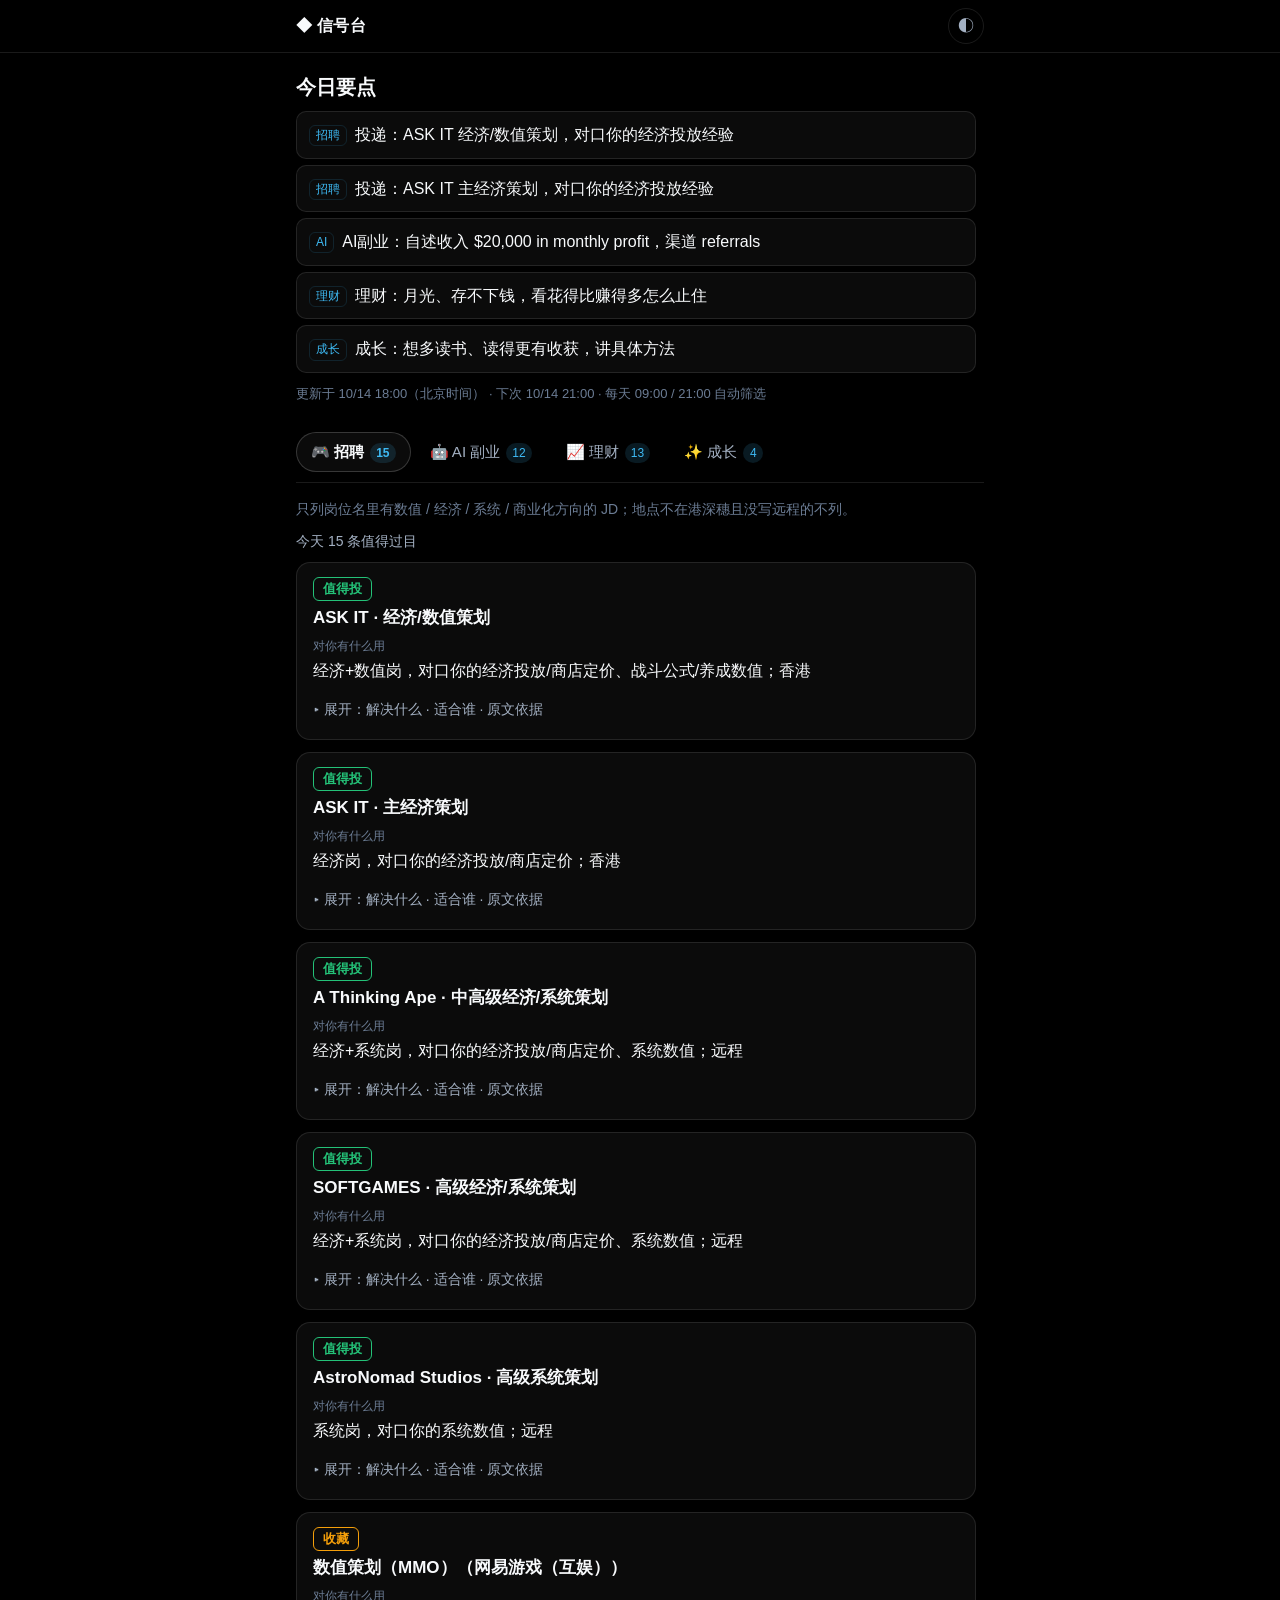
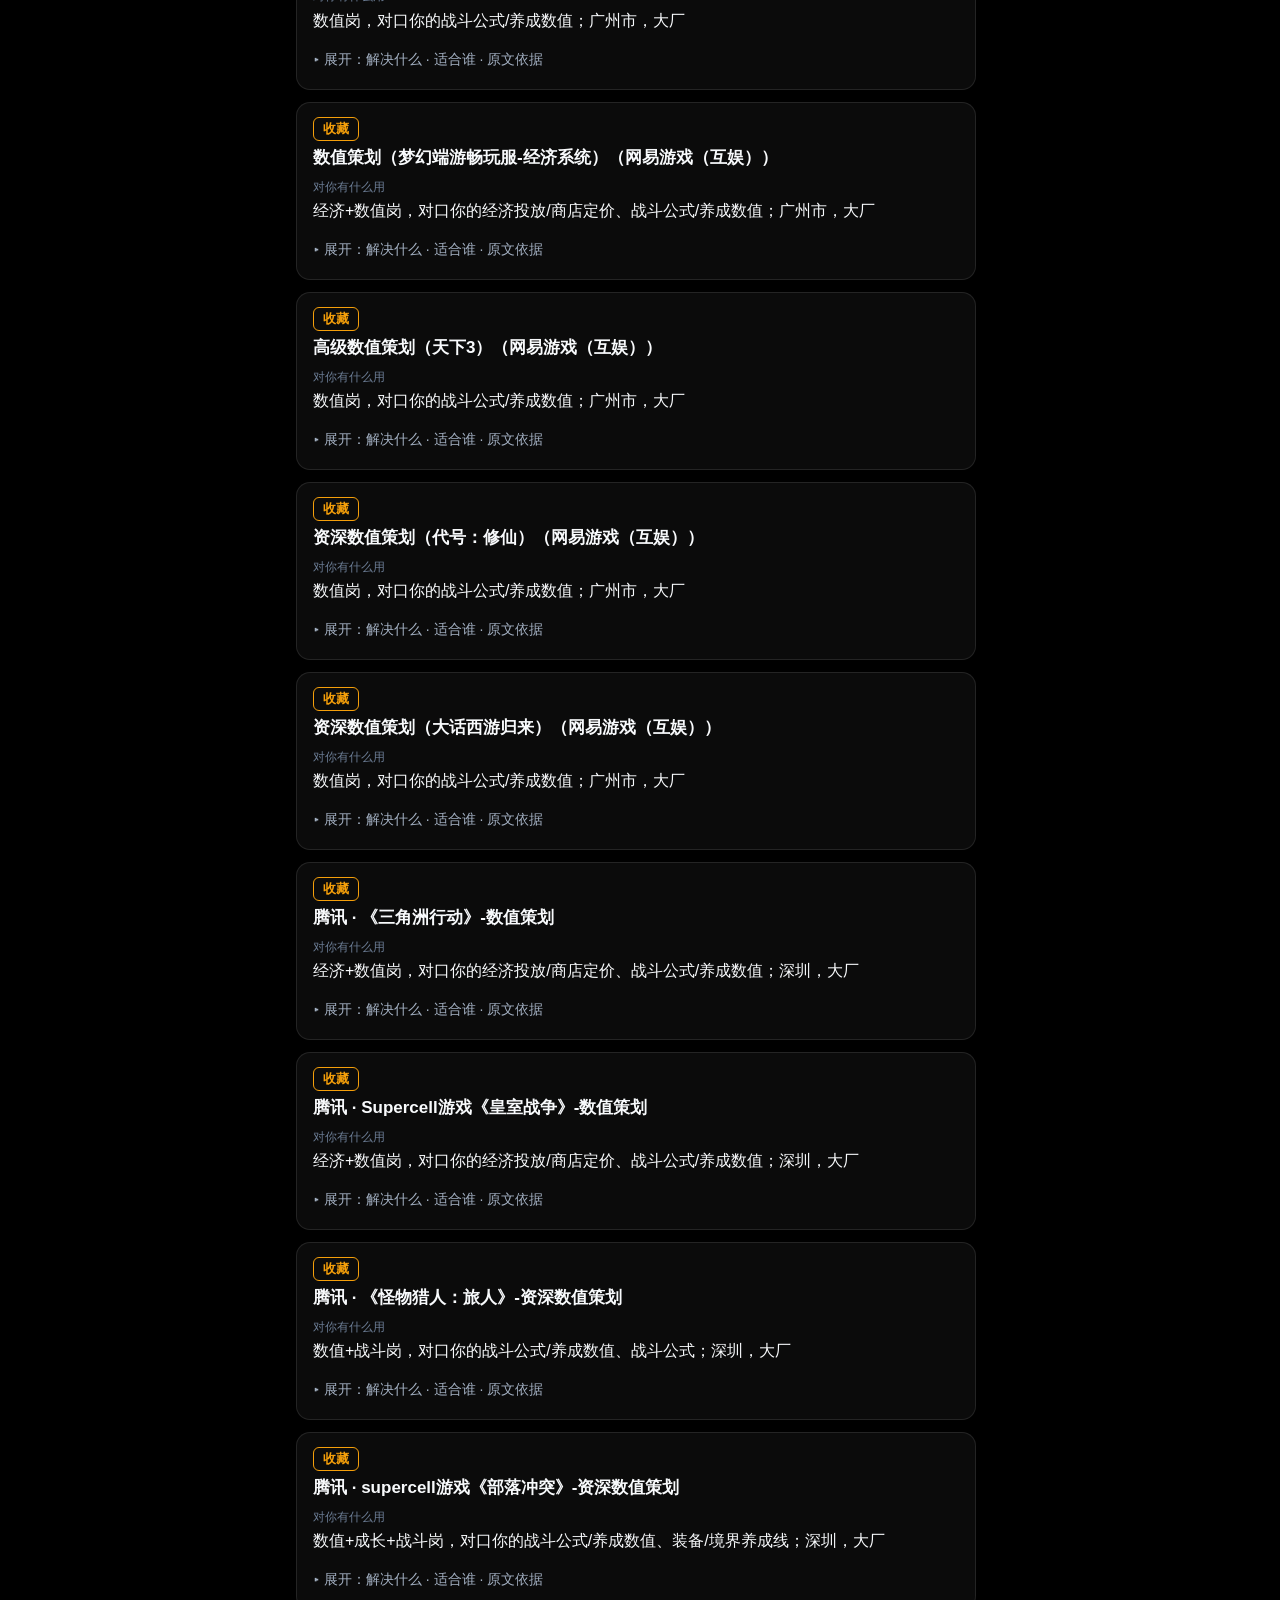
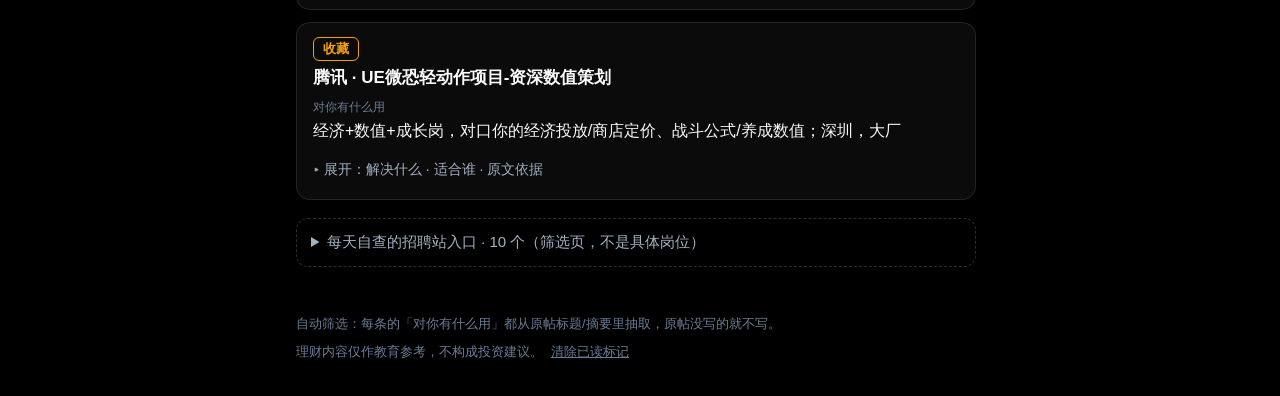
==== index.html @ b5c11f0f "Deploy signal board build" ====
<!DOCTYPE html>
<html lang="zh-CN" data-theme="oled">
  <head>
    <meta charset="UTF-8" />
    <meta name="viewport" content="width=device-width, initial-scale=1.0, viewport-fit=cover" />
    <title>信号台 · 今天什么对你有用</title>
    <meta name="description" content="给米饭的每日筛选：招聘、AI 副业、理财、成长——只留对你有用的，并写明有什么用" />
    <script type="module" crossorigin src="./assets/main-CfMaUklh.js"></script>
    <link rel="modulepreload" crossorigin href="./assets/style-ChhY3f4Z.js">
    <link rel="stylesheet" crossorigin href="./assets/style-6ZNl8xkO.css">
    <link rel="stylesheet" crossorigin href="./assets/main-DsJc2I1Q.css">
  </head>
  <body class="rb">
    <a class="skip-link" href="#panel">跳到内容</a>
    <header class="rb-top">
      <div class="rb-top-inner">
        <a class="rb-brand" href="./index.html">◆ 信号台</a>
        <button id="btn-theme" class="rb-icon-btn" type="button" title="切换深色/浅色" aria-label="切换主题">◐</button>
      </div>
    </header>

    <main class="rb-page">
      <section class="rb-today" aria-labelledby="today-h">
        <h1 id="today-h" class="rb-today-h">今日要点</h1>
        <ol id="today-list" class="rb-today-list"></ol>
        <p id="freshness" class="rb-fresh"></p>
      </section>

      <nav id="tabs" class="rb-tabs" role="tablist" aria-label="分区"></nav>

      <section id="panel" class="rb-panel" aria-live="polite"></section>
    </main>

    <footer class="rb-footer">
      <p>自动筛选：每条的「对你有什么用」都从原帖标题/摘要里抽取，原帖没写的就不写。</p>
      <p>理财内容仅作教育参考，不构成投资建议。<button id="btn-clear-read" type="button" class="rb-link-btn">清除已读标记</button></p>
    </footer>

  </body>
</html>
---- assets/style-6ZNl8xkO.css ----
*,*:before,*:after{box-sizing:border-box;margin:0;padding:0}:root,[data-theme=oled]{--bg-app: #000000;--bg-surface: hsla(0, 0%, 5%, .85);--bg-surface-hover: hsla(0, 0%, 10%, .95);--bg-elevated: hsla(0, 0%, 7%, .96);--bg-glass-nav: hsla(0, 0%, 0%, .9);--bg-surface-solid: #000000;--bg-chip: hsla(0, 0%, 100%, .08);--accent-primary: hsl(199, 89%, 60%);--accent-primary-hover: hsl(199, 89%, 50%);--accent-primary-subtle: hsla(199, 89%, 60%, .14);--accent-primary-glow: hsla(199, 89%, 60%, .35);--spotlight: hsla(199, 89%, 60%, .12);--accent-gold: hsl(38, 92%, 50%);--accent-gold-subtle: hsla(38, 92%, 50%, .16);--accent-spark: hsl(330, 81%, 60%);--accent-success: hsl(152, 69%, 45%);--accent-danger: hsl(350, 89%, 60%);--accent-emerald: hsl(152, 69%, 45%);--border-subtle: hsla(0, 0%, 100%, .1);--border-medium: hsla(0, 0%, 100%, .18);--border-focus: hsla(199, 89%, 60%, .55);--text-main: hsl(210, 40%, 98%);--text-secondary: hsl(215, 20%, 70%);--text-muted: hsl(215, 16%, 50%);--shadow-sm: 0 2px 8px -2px hsla(0, 0%, 0%, .7);--shadow-md: 0 12px 32px -8px hsla(0, 0%, 0%, .85);--shadow-glow: 0 0 25px -4px hsla(199, 89%, 60%, .3);--font-sans: "Plus Jakarta Sans", -apple-system, BlinkMacSystemFont, "Segoe UI", Roboto, sans-serif;--font-mono: "JetBrains Mono", monospace;--radius-sm: 8px;--radius-md: 14px;--radius-lg: 20px;--radius-full: 9999px}[data-theme=light]{--bg-app: #f5f7fb;--bg-surface: #ffffff;--bg-surface-hover: #f8fafc;--bg-elevated: #ffffff;--bg-glass-nav: rgba(245, 247, 251, .92);--bg-surface-solid: #f5f7fb;--bg-chip: rgba(3, 105, 161, .08);--accent-primary: #0369a1;--accent-primary-hover: #075985;--accent-primary-subtle: rgba(3, 105, 161, .1);--accent-primary-glow: rgba(3, 105, 161, .2);--spotlight: rgba(3, 105, 161, .08);--accent-gold: #b45309;--accent-gold-subtle: rgba(245, 158, 11, .12);--accent-success: #047857;--accent-emerald: #047857;--border-subtle: rgba(15, 23, 42, .08);--border-medium: rgba(15, 23, 42, .14);--border-focus: rgba(3, 105, 161, .45);--text-main: #0f172a;--text-secondary: #475569;--text-muted: #556274;--shadow-sm: 0 1px 3px rgba(15, 23, 42, .06);--shadow-md: 0 10px 28px -4px rgba(15, 23, 42, .1);--shadow-glow: 0 0 24px -4px rgba(3, 105, 161, .15)}body{background:var(--bg-app);color:var(--text-main);font-family:var(--font-sans);font-size:15px;line-height:1.55;min-height:100vh;overflow-x:hidden;-webkit-font-smoothing:antialiased;transition:background-color .25s ease,color .25s ease}#bg-particles{position:fixed;top:0;right:0;bottom:0;left:0;width:100%;height:100%;pointer-events:none;z-index:0;opacity:.55}[data-theme=light] #bg-particles{opacity:.2}a{color:inherit;text-decoration:none}button{font-family:inherit;cursor:pointer;border:none;background:none;color:inherit}input,textarea{font-family:inherit;color:inherit}code{font-family:var(--font-mono);font-size:.9em}.hidden{display:none!important}.muted{color:var(--text-muted)}.shiny-text{background:linear-gradient(120deg,var(--text-main) 0%,var(--text-main) 30%,var(--accent-primary) 50%,var(--text-main) 70%,var(--text-main) 100%);background-size:200% auto;color:transparent;-webkit-background-clip:text;background-clip:text;animation:shine 4.5s linear infinite;display:inline-block}@keyframes shine{0%{background-position:-200% 0}to{background-position:200% 0}}.topbar{position:sticky;top:0;z-index:100;background:var(--bg-app);border-bottom:1px solid var(--border-subtle)}.topbar-inner{max-width:1180px;margin:0 auto;padding:12px 20px;display:flex;align-items:center;gap:14px}.brand{display:flex;align-items:center;gap:8px;font-weight:700;font-size:1.1rem;flex-shrink:0}.brand-mark{color:var(--accent-primary)}.search-wrap{flex:1;position:relative;max-width:480px}.search-icon{position:absolute;left:12px;top:50%;transform:translateY(-50%);color:var(--text-muted);pointer-events:none}.search-wrap input{width:100%;padding:10px 14px 10px 36px;border-radius:var(--radius-full);border:1px solid var(--border-subtle);background:var(--bg-surface);outline:none;transition:border-color .2s,box-shadow .2s}.search-wrap input:focus{border-color:var(--border-focus)}.search-wrap input:focus-visible{border-color:var(--border-focus);outline:2px solid var(--accent-primary);outline-offset:2px;box-shadow:0 0 0 3px var(--accent-primary-subtle)}.search-status{margin:0 0 10px;padding:8px 12px;border-radius:var(--radius-md);background:var(--accent-primary-subtle);border:1px solid var(--border-subtle);color:var(--text-secondary);font-size:.86rem;font-weight:500}.search-status.hidden{display:none}.search-status strong{color:var(--accent-primary);font-weight:700}body.is-searching .search-status{position:sticky;top:56px;z-index:35;backdrop-filter:blur(10px);-webkit-backdrop-filter:blur(10px)}mark.search-hit{background:#25aff447;color:inherit;border-radius:3px;padding:0 2px;font-weight:650}[data-theme=light] mark.search-hit{background:#1193d438}body.is-searching .guide-card{opacity:.55}body.is-searching .guide-card.active{opacity:.7;box-shadow:none;border-color:var(--border-subtle)}body.is-searching #today-signals:not(.hidden){opacity:.35;pointer-events:none;filter:grayscale(.15)}body.is-searching .guides-howto,body.is-searching .standards-wrap{display:none}.topbar-actions{display:flex;gap:6px;align-items:center;flex-shrink:0}.btn{display:inline-flex;align-items:center;gap:6px;padding:8px 14px;border-radius:var(--radius-full);font-size:.875rem;font-weight:500;transition:background .15s,border-color .15s,transform .1s}.btn:active{transform:scale(.97)}.btn-ghost{border:1px solid var(--border-subtle);background:transparent}.btn-ghost:hover{background:var(--bg-chip);border-color:var(--border-medium)}.btn-primary{background:var(--accent-primary);color:#000;border:1px solid transparent;font-weight:600}[data-theme=light] .btn-primary{color:#fff}.btn-primary:hover{background:var(--accent-primary-hover)}.page{position:relative;z-index:1;max-width:1180px;margin:0 auto;padding:16px 20px 80px}.hero{margin-bottom:8px}.hero-title{font-size:clamp(1.2rem,2.8vw,1.65rem);font-weight:700;letter-spacing:-.02em;display:flex;flex-wrap:wrap;align-items:baseline;gap:8px}.hero-sub{font-size:.82rem;font-weight:500;color:var(--text-secondary)}.hero-desc{margin-top:4px;color:var(--text-secondary);max-width:640px;font-size:.84rem;line-height:1.4;display:-webkit-box;-webkit-line-clamp:2;-webkit-box-orient:vertical;overflow:hidden}.stats-row{display:flex;flex-wrap:wrap;gap:6px;margin-top:8px}.stat-capsule{display:flex;flex-direction:column;gap:0;padding:5px 10px;border-radius:var(--radius-md);background:var(--bg-surface);border:1px solid var(--border-subtle);-webkit-backdrop-filter:blur(8px);backdrop-filter:blur(8px);min-width:72px;box-shadow:var(--shadow-sm)}.stat-capsule .label{font-size:.72rem;color:var(--text-muted);text-transform:uppercase;letter-spacing:.04em}.stat-capsule .value{font-size:1.15rem;font-weight:700;font-variant-numeric:tabular-nums;color:var(--accent-primary)}.pills{display:flex;flex-wrap:wrap;gap:8px;margin:20px 0 16px;padding:8px 0}.pill{padding:8px 16px;border-radius:var(--radius-full);border:1px solid var(--border-subtle);background:var(--bg-surface);font-size:.875rem;font-weight:500;color:var(--text-secondary);transition:all .15s}.pill:hover{border-color:var(--border-medium);color:var(--text-main)}.pill.active{background:var(--accent-primary-subtle);border-color:var(--accent-primary);color:var(--accent-primary);box-shadow:var(--shadow-glow)}.disclaimer{margin:0 0 16px;padding:12px 16px;border-radius:var(--radius-md);background:var(--accent-gold-subtle);border:1px solid hsla(38,92%,50%,.35);color:var(--text-secondary);font-size:.875rem}.invest-honesty-banner{position:sticky;top:56px;z-index:40;display:flex;flex-wrap:wrap;align-items:baseline;gap:6px 10px;margin:0 0 12px;padding:8px 12px;border-radius:var(--radius-md);background:var(--accent-gold-subtle);border:1px solid hsla(38,92%,50%,.4);color:var(--text-secondary);font-size:.78rem;line-height:1.35;backdrop-filter:blur(10px);-webkit-backdrop-filter:blur(10px)}.invest-honesty-banner strong{color:var(--accent-gold);font-weight:650;letter-spacing:.01em}.invest-honesty-sub{color:var(--text-muted);font-size:.72rem}[data-theme=light] .invest-honesty-banner{background:#f59e0b24;border-color:#b4530961;color:#556274}[data-theme=light] .invest-honesty-banner strong{color:#92400e}[data-theme=light] .invest-honesty-sub{color:#556274}.gallery{display:grid;grid-template-columns:repeat(auto-fill,minmax(280px,1fr));gap:16px}.card{position:relative;display:flex;flex-direction:column;gap:12px;padding:16px;border-radius:var(--radius-lg);background:var(--bg-surface);border:1px solid var(--border-subtle);box-shadow:var(--shadow-sm);overflow:hidden;transition:transform .2s,border-color .2s,box-shadow .2s,background .2s;cursor:pointer}.card:before{content:"";position:absolute;top:0;right:0;bottom:0;left:0;border-radius:inherit;background:radial-gradient(380px circle at var(--mx, 50%) var(--my, 50%),var(--spotlight),transparent 70%);opacity:0;transition:opacity .3s;pointer-events:none}.card:hover{transform:translateY(-3px);border-color:var(--border-medium);box-shadow:var(--shadow-md);background:var(--bg-surface-hover)}.card:hover:before{opacity:1}.card.highlight{outline:2px solid var(--accent-primary);box-shadow:var(--shadow-glow)}.card-top{display:flex;align-items:center;gap:10px;position:relative;z-index:1}.avatar{width:42px;height:42px;border-radius:50%;display:grid;place-items:center;font-weight:700;font-size:.95rem;background:var(--accent-primary-subtle);color:var(--accent-primary);border:1px solid var(--border-subtle);flex-shrink:0}.avatar.job{background:#24c27826;color:var(--accent-success)}.avatar.source{background:var(--accent-gold-subtle);color:var(--accent-gold)}.card-meta{min-width:0;flex:1}.card-title{font-weight:600;font-size:.98rem;display:-webkit-box;-webkit-line-clamp:2;-webkit-box-orient:vertical;overflow:hidden;overflow-wrap:anywhere;word-break:break-word;line-height:1.35}.card-sub{font-size:.74rem;font-weight:500;color:var(--text-muted);opacity:.88;display:-webkit-box;-webkit-line-clamp:2;-webkit-box-orient:vertical;overflow:hidden;overflow-wrap:anywhere;word-break:break-word;line-height:1.35}.type-badge{font-size:.68rem;padding:3px 8px;border-radius:var(--radius-full);background:var(--bg-chip);color:var(--text-muted);text-transform:uppercase;letter-spacing:.03em;flex-shrink:0}.card-blurb{position:relative;z-index:1;margin:0;font-size:.9rem;font-weight:500;color:var(--text-main);opacity:.92;display:-webkit-box;-webkit-line-clamp:2;-webkit-box-orient:vertical;overflow:hidden;overflow-wrap:anywhere;word-break:break-word;line-height:1.5}.card-blurb:empty{display:none}.card-tags{display:flex;flex-wrap:wrap;gap:6px;position:relative;z-index:1}.tag{display:inline-flex;align-items:center;font-size:.68rem;line-height:1.2;padding:2px 8px;border-radius:var(--radius-full);background:var(--bg-chip);color:var(--text-muted);border:1px solid var(--border-subtle);font-weight:500;opacity:.9}.tag.risk-stable{color:var(--accent-success);border-color:#24c27859}.tag.risk-upside{color:var(--accent-gold);border-color:#f59f0a59}.tag.risk-short-ta{color:var(--accent-primary);border-color:#25aff466}.tag.risk-cn-strict{color:var(--accent-danger);border-color:#f43e5c59}.card-cn-note{margin:0 0 8px;font-size:12px;line-height:1.4;color:var(--accent-danger);opacity:.9}.tag.login{color:var(--accent-danger)}.tag.muted,.tag.score{opacity:.75;font-weight:500;border-style:dashed}.card-footer{display:flex;justify-content:space-between;align-items:center;margin-top:auto;padding-top:8px;border-top:1px solid var(--border-subtle);position:relative;z-index:1;font-size:.78rem;color:var(--text-muted)}.card-link{color:var(--accent-primary);font-weight:500}.card-link:hover{text-decoration:underline}.empty{text-align:center;padding:48px 20px;color:var(--text-muted)}.footer{position:relative;z-index:1;text-align:center;padding:24px 16px 40px;color:var(--text-muted);font-size:.8rem;border-top:1px solid var(--border-subtle)}.footer a{color:var(--accent-primary)}.footer-disclaimer{margin-top:6px;color:var(--accent-gold)}.modal{position:fixed;top:0;right:0;bottom:0;left:0;z-index:100;display:grid;place-items:center;padding:20px}.modal-backdrop{position:absolute;top:0;right:0;bottom:0;left:0;background:#000000a6;-webkit-backdrop-filter:blur(4px);backdrop-filter:blur(4px)}.modal-card{position:relative;z-index:1;width:min(480px,100%);max-height:85vh;overflow:auto;padding:24px;border-radius:var(--radius-lg);background:var(--bg-elevated);border:1px solid var(--border-medium);box-shadow:var(--shadow-md)}.modal-card h3{margin-bottom:8px;font-size:1.15rem}.modal-card p{color:var(--text-secondary);margin-bottom:10px;font-size:.9rem}.modal-actions{display:flex;gap:8px;margin-top:16px;flex-wrap:wrap}.admin-page{max-width:800px}.admin-panel{margin-top:24px;padding:20px;border-radius:var(--radius-lg);background:var(--bg-surface);border:1px solid var(--border-subtle)}.admin-panel h2{font-size:1.05rem;margin-bottom:12px}.admin-list{padding-left:1.2em;color:var(--text-secondary);font-size:.9rem}.admin-list li{margin-bottom:6px}.deeplink-box{margin-top:12px;padding:12px;border-radius:var(--radius-md);background:var(--accent-primary-subtle);border:1px solid var(--border-subtle);font-size:.875rem}.deeplink-box a{color:var(--accent-primary);font-weight:600}#job-json{width:100%;margin-top:10px;padding:12px;border-radius:var(--radius-md);border:1px solid var(--border-subtle);background:var(--bg-app);font-family:var(--font-mono);font-size:.8rem;resize:vertical;outline:none}#job-json:focus{border-color:var(--border-focus)}.admin-actions{display:flex;flex-wrap:wrap;gap:8px;margin-top:12px}.admin-msg{margin-top:10px;font-size:.875rem;min-height:1.2em}.admin-msg.ok{color:var(--accent-success)}.admin-msg.err{color:var(--accent-danger)}.code-block{margin-top:10px;padding:12px;border-radius:var(--radius-md);background:var(--bg-app);border:1px solid var(--border-subtle);font-family:var(--font-mono);font-size:.75rem;overflow:auto;max-height:280px;white-space:pre-wrap;word-break:break-all;color:var(--text-secondary)}@media(max-width:720px){.topbar-inner{flex-wrap:wrap;gap:10px;padding:10px 14px}.search-wrap{order:3;max-width:none;width:100%}.topbar-actions .btn{padding:7px 10px}.page{padding:12px 14px 64px}.hero{margin-bottom:8px}.hero-title{flex-direction:column;gap:2px}.hero-desc{font-size:.8rem;-webkit-line-clamp:2}.stat-capsule{min-width:68px;padding:5px 8px}.stats-row{gap:5px;margin-top:6px}.pills{margin:12px 0}.gallery{grid-template-columns:1fr;gap:12px}.card{padding:14px;gap:10px}}.freshness{margin-top:6px;padding:5px 10px;border-radius:10px;background:color-mix(in srgb,var(--bg-surface) 88%,transparent);border:1px solid var(--border-subtle);font-size:.78rem;line-height:1.35;color:var(--text-muted);max-width:100%}.freshness-stale{color:#fbbf24;font-weight:600}.freshness.hidden{display:none}.freshness-main{display:flex;flex-wrap:wrap;align-items:center;gap:6px 8px;color:var(--text-secondary);font-weight:500}.freshness-sub{margin-top:4px;display:flex;flex-wrap:wrap;align-items:center;gap:6px 8px;font-size:.78rem;color:var(--text-muted)}.freshness-sub[hidden]{display:none!important}.freshness-unit{display:inline-flex;align-items:baseline;flex-wrap:nowrap;gap:.2em;min-width:0;max-width:100%}.freshness-sep{opacity:.45;-webkit-user-select:none;user-select:none}.freshness time{color:var(--accent-primary);font-variant-numeric:tabular-nums;font-family:JetBrains Mono,ui-monospace,monospace;font-size:.9em;font-weight:500;white-space:nowrap}@media(max-width:640px){.freshness{margin-top:6px;padding:5px 8px;font-size:.74rem;line-height:1.3}.freshness-main,.freshness-sub{flex-direction:column;align-items:flex-start;flex-wrap:nowrap;gap:2px}.freshness-sub{margin-top:3px;padding-top:3px;border-top:1px solid color-mix(in srgb,var(--border-subtle) 80%,transparent);font-size:.7rem}.freshness-main>.freshness-sep,.freshness-sub>.freshness-sep{display:none}.freshness-unit{gap:.15em}}@media(max-width:390px){.freshness{padding:4px 7px;font-size:.72rem}.freshness-main,.freshness-sub{gap:1px}}.guides{margin:0 0 8px}.guides-compact .guides-strip{display:grid;grid-template-columns:repeat(4,minmax(0,1fr));gap:6px}.guide-card{display:inline-flex;flex-direction:row;align-items:center;justify-content:center;gap:6px;text-align:center;padding:6px 8px;min-height:36px;border-radius:var(--radius-md);border:1px solid var(--border-subtle);background:var(--bg-surface);box-shadow:none;transition:border-color .15s,background .15s,color .15s;cursor:pointer;color:inherit;font:inherit}.guide-card:hover{transform:none;border-color:var(--border-medium);box-shadow:none;background:var(--bg-surface-hover)}.guide-card.active{border-color:var(--accent-primary);background:var(--accent-primary-subtle);box-shadow:none}.guide-emoji{font-size:1rem;line-height:1}.guide-title{font-weight:650;font-size:.82rem;line-height:1.2;white-space:nowrap}.guide-desc{display:none}.guides-howto{margin:4px 0 12px;border-radius:var(--radius-md);border:1px solid transparent;color:var(--text-muted);font-size:.78rem}.guides-howto>summary{cursor:pointer;list-style:none;padding:2px 4px;-webkit-user-select:none;user-select:none;color:var(--text-muted)}.guides-howto>summary::-webkit-details-marker{display:none}.guides-howto>summary:before{content:"▸ ";opacity:.7}.guides-howto[open]>summary:before{content:"▾ "}.guides-howto[open]{border-color:var(--border-subtle);background:var(--bg-surface);padding:2px 6px 6px}.guides-howto .how-to-use{margin:4px 0 0;max-width:none}.keyword-chips{display:flex;flex-wrap:wrap;align-items:center;gap:8px;margin:0 0 16px;padding:10px 12px;border-radius:var(--radius-md);background:var(--bg-surface);border:1px solid var(--border-subtle)}.chips-label{font-size:.75rem;color:var(--text-muted);font-weight:600;margin-right:4px}.chip{padding:5px 12px;border-radius:var(--radius-full);border:1px solid var(--border-subtle);background:var(--bg-chip);font-size:.78rem;font-weight:500;color:var(--text-secondary);transition:all .15s;cursor:pointer}.chip:hover{border-color:var(--border-medium);color:var(--text-main)}.chip.active{background:var(--accent-primary-subtle);border-color:var(--accent-primary);color:var(--accent-primary)}.chip-x.active{background:#23a5f629;border-color:#23a5f68c;color:#4db5ff;font-weight:650}[data-theme=light] .chip-x.active{color:#0369a1;background:#0ea5e91f;border-color:#0284c766}.x-filter-chips{margin-top:-8px}.chip-clear{color:var(--accent-danger);border-style:dashed}.card-badges{display:none!important}.badge{display:none}.card-title-row{display:flex;align-items:center;gap:8px;min-width:0}.card-title-row .card-title{flex:1;min-width:0;-webkit-line-clamp:2}.card-title-row .status-chip{flex-shrink:0;align-self:flex-start;margin-top:2px}.card-sub-row{display:flex;align-items:center;flex-wrap:wrap;gap:6px 8px;margin-top:2px}.card-sub-row .card-sub{-webkit-line-clamp:1;margin:0}.rank-badge,.tier-badge{flex-shrink:0;display:inline-flex;align-items:baseline;justify-content:center;gap:3px;min-width:44px;height:24px;padding:0 8px;border-radius:var(--radius-full);font-variant-numeric:tabular-nums;line-height:1;border:1px solid transparent;white-space:nowrap;vertical-align:middle}.rank-badge .rank-letter,.tier-badge .rank-letter{font-size:.88rem;font-weight:800;letter-spacing:.02em}.rank-badge .rank-sep{font-size:.62rem;font-weight:600;opacity:.75}.rank-badge .rank-score{font-size:.68rem;font-weight:700;opacity:.92}.rank-badge-sm,.tier-badge-sm{min-width:38px;height:20px;padding:0 6px;gap:2px}.rank-badge-sm .rank-letter{font-size:.75rem}.rank-badge-sm .rank-sep{font-size:.55rem}.rank-badge-sm .rank-score{font-size:.6rem}.tier-S,.rank-badge.tier-S{background:#fbbd2329;color:#fbbf24;border-color:#fbbd2366}.tier-A,.rank-badge.tier-A{background:#3ebaf424;color:var(--accent-primary);border-color:#3ebaf459}.tier-B,.rank-badge.tier-B{background:#29a36a1f;color:var(--accent-success, #34d399);border-color:#29a36a4d}.tier-dot,.rank-badge.tier-dot{background:#737b8c1f;color:var(--text-muted);border-color:#737b8c47}.tier-missing-evidence{opacity:.55;filter:grayscale(.35)}.tier-note-inline{margin-left:6px;font-size:.75rem;color:var(--text-muted);font-weight:500}.tier-badge .tier-note,.rank-badge .tier-note{display:none!important}[data-theme=light] .tier-S,[data-theme=light] .rank-badge.tier-S{color:#92400e;background:#92400e1a;border-color:#92400e52}[data-theme=light] .tier-A,[data-theme=light] .rank-badge.tier-A{color:#0369a1;background:#0369a11a;border-color:#0369a14d}[data-theme=light] .tier-B,[data-theme=light] .rank-badge.tier-B{color:#047857;background:#0478571a;border-color:#0478574d}[data-theme=light] .tier-dot,[data-theme=light] .rank-badge.tier-dot{color:var(--text-muted);background:#0f172a0f;border-color:#0f172a24}[data-theme=light] .rank-badge .rank-sep{opacity:.9}.evidence-row{position:relative;z-index:1;display:flex;flex-wrap:wrap;align-items:center;gap:6px;margin:2px 0 0}.evidence-label{font-size:.68rem;font-weight:700;color:var(--text-muted);letter-spacing:.02em}.evidence-chip{display:inline-flex;align-items:center;font-size:.7rem;font-weight:600;padding:2px 8px;border-radius:var(--radius-full);background:var(--bg-chip);border:1px solid var(--border-subtle);color:var(--accent-primary);text-decoration:none;line-height:1.35;max-width:100%}.evidence-chip:hover{border-color:#3ebaf473;background:var(--accent-primary-subtle)}.evidence-chip.muted{color:var(--text-muted);font-weight:500;cursor:default}.evidence-missing .evidence-chip{border-style:dashed}.status-chip{flex-shrink:0;font-size:.62rem;font-weight:650;letter-spacing:.03em;padding:2px 7px;border-radius:var(--radius-full);line-height:1.3}.status-new{background:#24c27824;color:var(--accent-success);border:1px solid hsla(152,69%,45%,.32)}.status-hot{background:#c6538c1a;color:var(--text-muted);border:1px solid hsla(330,40%,50%,.22);font-weight:550}[data-theme=light] .status-hot{color:#9d174d;background:#ec489914;border-color:#ec489938}.status-deeplink{background:#3ebaf41f;color:var(--accent-primary);border:1px solid hsla(199,89%,60%,.32)}.status-profile-fb{opacity:1;background:#d3922224;color:#e8b84a;border:1px solid hsla(38,72%,48%,.4);font-weight:700;letter-spacing:.02em}[data-theme=light] .status-profile-fb{color:#a16207;background:#ca8a041a;border-color:#ca8a0459}.status-x-api{opacity:1;background:#23a5f633;color:#4db5ff;border:1px solid hsla(203,92%,55%,.5);font-weight:700;letter-spacing:.02em}[data-theme=light] .status-x-api{color:#0369a1;background:#0ea5e924;border-color:#0284c76b}.card-why{position:relative;z-index:1;margin:0;padding:9px 11px;border-radius:var(--radius-md);background:var(--accent-primary-subtle);border:1px solid hsla(199,89%,60%,.22);font-size:.9rem;font-weight:500;line-height:1.5;color:var(--text-main);display:-webkit-box;-webkit-line-clamp:3;-webkit-box-orient:vertical;overflow:hidden}.why-label{display:inline-block;margin-right:6px;font-size:.72rem;font-weight:700;letter-spacing:.02em;color:var(--accent-primary);vertical-align:baseline}.why-text{color:var(--text-main);opacity:.94;font-weight:500}.score-details{position:relative;z-index:1;font-size:.75rem;color:var(--text-muted)}.score-details summary{cursor:pointer;list-style:none;-webkit-user-select:none;user-select:none;opacity:.75}.score-details summary::-webkit-details-marker{display:none}.score-details summary:before{content:"▸ ";opacity:.6}.score-details[open] summary:before{content:"▾ "}.score-details-body{margin-top:4px;padding:6px 8px;border-radius:var(--radius-sm, 8px);background:var(--bg-chip);border:1px dashed var(--border-subtle)}.score-signals{line-height:1.4}.quality-banner{grid-column:1 / -1;margin:0 0 4px;padding:8px 12px;font-size:.82rem;color:var(--text-muted);background:transparent;border:none}.quality-banner a{color:var(--accent-primary);text-decoration:underline;text-underline-offset:2px}.quality-banner strong{color:var(--text-main)}.empty-quality{display:inline-block;margin-top:6px;color:var(--text-muted);font-size:.85rem}.standards-wrap{display:block;margin:18px 0 8px}.standards{margin:0;padding:0;border-radius:var(--radius-md);border:1px solid var(--border-subtle);background:var(--bg-surface);transition:border-color .35s ease,box-shadow .35s ease}.standards.standards-flash{border-color:var(--accent-primary);box-shadow:0 0 0 1px color-mix(in srgb,var(--accent-primary) 45%,transparent)}.standards summary{cursor:pointer;padding:12px 14px;font-weight:600;font-size:.9rem;color:var(--text-main);list-style:none;display:flex;align-items:center;gap:8px}.standards summary::-webkit-details-marker{display:none}.standards summary:before{content:"▸ ";color:var(--text-muted)}.standards[open] summary:before{content:"▾ "}.standards-summary-label{flex:1 1 auto}.standards-body{padding:0 14px 14px;font-size:.82rem;color:var(--text-secondary);line-height:1.55}.standards-lead{margin:0 0 8px}.standards-plain{margin:0;padding-left:1.15em}.standards-plain li{margin:5px 0}.standards-body code,.standards-audit-body code{font-size:.78em;padding:1px 5px;border-radius:4px;background:var(--bg-chip)}.standards-audit{margin:12px 0 0;padding:0;border-radius:var(--radius-sm, 8px);border:1px solid var(--border-subtle);background:color-mix(in srgb,var(--bg-chip) 55%,transparent)}.standards-audit summary{cursor:pointer;padding:8px 12px;font-weight:600;font-size:.8rem;color:var(--text-main);list-style:none}.standards-audit summary::-webkit-details-marker{display:none}.standards-audit summary:before{content:"▸ ";color:var(--text-muted)}.standards-audit[open] summary:before{content:"▾ "}.standards-audit-body{padding:0 12px 12px;font-size:.78rem;color:var(--text-secondary);line-height:1.5}.standards-audit-body ul{margin:6px 0 0;padding-left:1.2em}.standards-audit-body li{margin:3px 0}@media(prefers-reduced-motion:reduce){.standards{transition:none;transform:none}#bg-particles{display:none!important}.shiny-text{animation:none;background:none;color:var(--text-main);-webkit-background-clip:unset;background-clip:unset}body{transition:none}.card,.signal-card,.tap-card,.guide-card,.pill,.chip,.btn,.search-wrap input,.modal-card{transition:none!important;animation:none!important}.card:hover,.signal-card:hover,.tap-card:active,.signal-card.tap-card:active,.btn:active{transform:none}}.footer-cat{font-size:.7rem;font-weight:500;color:var(--text-muted);opacity:.85}@media(max-width:560px){.guides-compact .guides-strip{gap:4px}.guide-card{padding:6px 4px;min-height:40px;gap:4px}.guide-title{font-size:.78rem}}.today-signals{margin:2px 0 16px}.today-signals.hidden{display:none}.feed-fallback-note{margin:-6px 0 14px;padding:8px 12px;font-size:.82rem;line-height:1.45;color:var(--text-muted);background:#8f713d14;border:1px solid hsla(38,45%,45%,.22);border-radius:var(--radius-md)}.feed-fallback-note[hidden],.feed-fallback-note.hidden{display:none!important}.feed-fallback-note strong{color:#e8b84a;font-weight:700}[data-theme=light] .feed-fallback-note strong{color:#a16207}.feed-fallback-hint{opacity:.85;font-size:.78rem}.today-head{display:flex;flex-wrap:wrap;align-items:baseline;gap:6px 12px;margin-bottom:10px}.today-title{font-size:1.15rem;font-weight:700}.today-sub{color:var(--text-muted);font-size:.88rem}.today-grid{display:grid;grid-template-columns:repeat(4,minmax(0,1fr));gap:14px;align-items:start}@media(max-width:960px){.today-grid{grid-template-columns:repeat(2,minmax(0,1fr))}}@media(max-width:560px){.today-grid{grid-template-columns:1fr;gap:10px}.today-col{padding:8px;min-height:0}.today-col-head{padding:2px 2px 8px;font-size:.95rem}.signal-card{padding:11px;gap:6px}.signal-title{font-size:.9rem}.signal-why{font-size:.86rem;line-height:1.48;-webkit-line-clamp:3}.signal-meta{font-size:.66rem}.signal-card .card-cta{font-size:.88rem;min-height:32px}.today-sub{font-size:.8rem}}.today-col{background:var(--bg-surface);border:1px solid var(--border-subtle);border-radius:var(--radius-md);padding:10px;min-height:120px}.today-col-head{width:100%;display:flex;justify-content:space-between;align-items:center;background:transparent;border:none;color:var(--text-main);font:inherit;font-weight:600;cursor:pointer;padding:4px 2px 10px}.today-col-head:hover{color:var(--accent-primary)}.today-col-more{font-size:.78rem;color:var(--text-muted);font-weight:500}.today-col-cards{display:flex;flex-direction:column;gap:8px}.today-empty{color:var(--text-muted);font-size:.85rem;padding:8px 2px}.signal-card{display:flex;flex-direction:column;gap:6px;text-decoration:none;color:inherit;background:var(--bg-elevated);border:1px solid var(--border-subtle);border-radius:var(--radius-md);padding:12px;transition:border-color .15s ease,background .15s ease,transform .12s,opacity .12s;-webkit-tap-highlight-color:transparent}.signal-card:hover{border-color:var(--border-focus);background:var(--bg-surface-hover)}.signal-title{font-size:.92rem;font-weight:600;line-height:1.35;margin-bottom:4px}.signal-why{font-size:.88rem;font-weight:500;color:var(--text-main);opacity:.94;line-height:1.5;display:-webkit-box;-webkit-line-clamp:3;-webkit-box-orient:vertical;overflow:hidden;overflow-wrap:anywhere;word-break:break-word}.signal-meta{margin-top:4px;display:flex;flex-wrap:wrap;gap:5px 8px;align-items:center;font-size:.68rem;font-weight:500;color:var(--text-muted);opacity:.88}.signal-meta .tag{font-size:.64rem;padding:1px 6px;opacity:.9}.signal-time{font-weight:650;letter-spacing:.01em;color:var(--text-secondary);opacity:1}.signal-time-stale{color:#e0b34a;font-weight:700;background:#c3932224;border:1px solid hsla(42,65%,45%,.35);border-radius:999px;padding:1px 7px}[data-theme=light] .signal-time-stale{color:#92400e;background:#cf97171f;border-color:#a37e2959}.tag.risk-hot{background:#f43e5c2e;color:var(--accent-danger)}.invest-bucket{grid-column:1 / -1;margin:8px 0 4px;font-size:.95rem;font-weight:650;color:var(--text-secondary)}.card-highlights,.signal-card .card-highlights{list-style:none;margin:6px 0 0;padding:0;display:flex;flex-direction:column;gap:4px}.card-highlights.chip-bullets li{font-size:.78rem;line-height:1.4;color:var(--text-muted);opacity:.9;background:transparent;border-left:none;padding:0 0 0 12px;border-radius:0;position:relative}.card-highlights.chip-bullets li:before{content:"";position:absolute;left:0;top:.55em;width:5px;height:5px;border-radius:50%;background:var(--accent-primary);opacity:.7}.card-blurb{font-size:.9rem;line-height:1.5;font-weight:500}.chip-row{display:flex;flex-wrap:wrap;gap:6px;margin-top:6px;position:relative;z-index:1}.info-chip{font-size:.68rem;font-weight:500;padding:3px 9px;min-height:26px;display:inline-flex;align-items:center;border-radius:var(--radius-full);background:var(--bg-chip);color:var(--text-muted);border:1px solid var(--border-subtle);opacity:.88}.tag.deeplink,.badge-deeplink{background:#3ebaf429;color:var(--accent-primary);border:1px solid hsla(199,89%,60%,.4)}.badge-deeplink{font-size:.62rem;font-weight:700;letter-spacing:.04em;padding:3px 7px;border-radius:var(--radius-full);text-transform:none}.cta-note{font-size:.68rem;color:var(--text-muted);opacity:.8;margin:2px 0 0;position:relative;z-index:1}.card-cta,.btn-cta,a.card-cta{display:inline-flex;align-items:center;justify-content:center;min-height:36px;padding:6px 4px;border-radius:0;background:transparent;color:var(--accent-primary)!important;font-weight:700;font-size:.9rem;letter-spacing:.01em;text-decoration:underline!important;text-underline-offset:3px;text-decoration-thickness:1.5px;border:none;box-shadow:none;transition:opacity .12s ease,color .15s;position:relative;z-index:2;white-space:nowrap}.card-cta-ghost,a.card-cta-ghost{background:transparent!important;color:var(--accent-primary)!important;box-shadow:none!important;min-height:34px;padding:4px 2px;font-weight:700}[data-theme=light] .card-cta,[data-theme=light] .btn-cta,[data-theme=light] a.card-cta{color:var(--accent-primary)!important}.card-cta:hover,.btn-cta:hover,.card-cta-ghost:hover{background:transparent;opacity:.85;text-decoration-thickness:2px}.modal-actions .btn-cta,.modal-actions a.btn-primary{min-height:44px;padding:10px 16px;border-radius:var(--radius-full);background:var(--accent-primary);color:#000!important;text-decoration:none!important;font-weight:650;box-shadow:var(--shadow-sm)}[data-theme=light] .modal-actions .btn-cta,[data-theme=light] .modal-actions a.btn-primary{color:#fff!important}.signal-card .card-cta{width:auto;margin-top:6px;justify-content:flex-start}.card-footer{gap:10px;align-items:center}.card-footer .card-cta{flex:0 0 auto;max-width:none;margin-left:auto}.tap-card{-webkit-tap-highlight-color:transparent;touch-action:manipulation;transition:transform .12s ease,opacity .12s ease,border-color .2s,box-shadow .2s,background .2s}.tap-card:active{transform:scale(.98);opacity:.88}.signal-card.tap-card:active{transform:scale(.985);opacity:.9}.card-profile-fallback,.signal-profile-fallback{border-style:dashed;border-color:#ac823961}.card-profile-fallback .card-why,.signal-profile-fallback .signal-why{background:#9974331a;border-color:#be8c3747}[data-theme=light] .card-profile-fallback .card-why,[data-theme=light] .signal-profile-fallback .signal-why{background:#ca8a0414;border-color:#ca8a0438}.card-deeplink{border-color:#3ebaf447}.signal-title-row{display:flex;align-items:flex-start;gap:8px;justify-content:space-between}.signal-title-row .signal-title{flex:1;min-width:0;-webkit-line-clamp:2;display:-webkit-box;-webkit-box-orient:vertical;overflow:hidden}.signal-title-row .status-chip{flex-shrink:0}.how-to-use{margin:0;padding:4px 8px 4px 22px;border-radius:var(--radius-md);background:transparent;border:none;color:var(--text-secondary);font-size:.78rem;line-height:1.4;max-width:640px}.how-to-use li{margin:2px 0}.how-to-use strong{color:var(--text-main);font-weight:650}@media(min-width:961px){.guides{margin-top:0}.guide-card{padding:5px 10px;min-height:34px}}.page{padding-bottom:calc(80px + env(safe-area-inset-bottom,0px))}.topbar-inner{padding-top:calc(12px + env(safe-area-inset-top,0px))}.footer{padding-bottom:calc(40px + env(safe-area-inset-bottom,0px))}.pill,.chip,.btn{min-height:44px}.guide-card{min-height:36px}@media(max-width:720px){.guide-card{min-height:40px}}.chip{min-height:36px}.modal{align-items:end;place-items:end center;padding:0}.modal-backdrop{background:#0000008c}.modal-card{width:min(520px,100%);max-height:min(88vh,100%);border-radius:20px 20px var(--radius-lg) var(--radius-lg);padding:12px 20px calc(20px + env(safe-area-inset-bottom,0px));animation:sheet-up .22s ease-out}.sheet-handle{width:36px;height:5px;border-radius:999px;background:var(--border-medium);margin:4px auto 14px;opacity:.85}@keyframes sheet-up{0%{transform:translateY(24px);opacity:.6}to{transform:translateY(0);opacity:1}}@media(min-width:721px){.modal{place-items:center;padding:20px}.modal-card{border-radius:var(--radius-lg);padding:24px;animation:none}.sheet-handle{display:none}}@media(max-width:720px){.card-footer{flex-direction:row;align-items:center;flex-wrap:wrap}.card-footer>span{font-size:.72rem}.card-footer .card-cta{width:auto;margin-left:auto}.how-to-use{font-size:.76rem;padding-left:20px}}.signal-handle{font-size:.72rem;font-weight:500;color:var(--text-muted);opacity:.85;line-height:1.3;margin-top:-2px}.evidence-row{opacity:.82}.evidence-label{font-weight:600}.card-tags{opacity:.88}.score-details{opacity:.78}.status-chip{opacity:.88;font-size:.68rem}.signal-card .card-cta{margin-top:4px;font-size:.88rem}.card-footer .card-cta{font-size:.9rem}[data-theme=light] .card-why{background:var(--accent-primary-subtle);border-color:#0369a138;color:var(--text-main)}[data-theme=light] .why-label{color:var(--accent-primary)}[data-theme=light] .why-text,[data-theme=light] .signal-why,[data-theme=light] .card-blurb{color:var(--text-main);opacity:1}[data-theme=light] .card-cta,[data-theme=light] .btn-cta,[data-theme=light] a.card-cta,[data-theme=light] .card-cta-ghost,[data-theme=light] a.card-cta-ghost{color:var(--accent-primary)!important}[data-theme=light] .signal-meta,[data-theme=light] .footer-cat,[data-theme=light] .card-sub,[data-theme=light] .signal-handle,[data-theme=light] .info-chip,[data-theme=light] .tag,[data-theme=light] .cta-note,[data-theme=light] .evidence-label,[data-theme=light] .evidence-chip.muted,[data-theme=light] .chips-label,[data-theme=light] .type-badge{color:var(--text-muted);opacity:1}[data-theme=light] .chip{color:var(--text-secondary)}[data-theme=light] .chip.active,[data-theme=light] .evidence-chip,[data-theme=light] .status-deeplink,[data-theme=light] .tag.deeplink,[data-theme=light] .badge-deeplink{color:var(--accent-primary);opacity:1}[data-theme=light] .status-new{color:#047857;background:#0478571a;border-color:#04785752}[data-theme=light] .status-chip,[data-theme=light] .card-tags,[data-theme=light] .evidence-row,.status-chip.status-x-api{opacity:1}[data-theme=light] .freshness{background:var(--bg-surface);border-color:var(--border-subtle);color:var(--text-muted)}[data-theme=light] .freshness-main{color:var(--text-secondary)}[data-theme=light] .freshness-sub{color:var(--text-muted)}[data-theme=light] .freshness-stale{color:#92400e}[data-theme=light] .freshness time{color:var(--accent-primary)}[data-theme=light] .card-highlights.chip-bullets li{color:var(--text-muted);opacity:1}@media(max-width:390px){.card{padding:13px;gap:10px}.card-why{font-size:.86rem;padding:8px 10px}.card-blurb,.card-cta,a.card-cta{font-size:.86rem}}@media(min-width:721px)and (max-width:1280px){.hero-desc{-webkit-line-clamp:1}.stat-capsule .label{font-size:.66rem}}@media(max-width:560px){.hero-desc{display:none}body:not(.chrome-revealed) .stats-row{display:none}.today-sub{display:none}}.skip-link{position:absolute;left:12px;top:12px;z-index:10000;padding:10px 16px;border-radius:var(--radius-md);background:var(--bg-elevated);color:var(--accent-primary);border:1px solid var(--accent-primary);font-weight:650;font-size:.9rem;text-decoration:none;box-shadow:var(--shadow-md);clip:rect(0 0 0 0);clip-path:inset(50%);width:1px;height:1px;overflow:hidden;white-space:nowrap}.skip-link:focus,.skip-link:focus-visible{clip:auto;clip-path:none;width:auto;height:auto;overflow:visible;outline:2px solid var(--accent-primary);outline-offset:2px;box-shadow:0 0 0 3px var(--accent-primary-subtle)}.pill:focus-visible,.chip:focus-visible,.guide-card:focus-visible,.card-cta:focus-visible,a.card-cta:focus-visible,.btn-cta:focus-visible,.btn:focus-visible,#btn-theme:focus-visible{outline:2px solid var(--accent-primary);outline-offset:2px;box-shadow:0 0 0 3px var(--accent-primary-subtle)}.pill:focus:not(:focus-visible),.chip:focus:not(:focus-visible),.guide-card:focus:not(:focus-visible),.card-cta:focus:not(:focus-visible),a.card-cta:focus:not(:focus-visible),.btn-cta:focus:not(:focus-visible),.btn:focus:not(:focus-visible),#btn-theme:focus:not(:focus-visible){outline:none}
---- assets/main-DsJc2I1Q.css ----
body.rb{font-family:-apple-system,BlinkMacSystemFont,PingFang SC,Hiragino Sans GB,Microsoft YaHei,Noto Sans CJK SC,Segoe UI,Roboto,sans-serif;font-size:16px;line-height:1.75;background:var(--bg-app);color:var(--text-main);-webkit-text-size-adjust:100%}.rb a{color:inherit}.rb .skip-link{position:absolute;left:-9999px}.rb .skip-link:focus{left:12px;top:12px;z-index:50;background:var(--bg-elevated);padding:6px 10px}.rb-top{border-bottom:1px solid var(--border-subtle)}.rb-top-inner,.rb-page,.rb-footer{max-width:720px;margin:0 auto;padding:0 16px}.rb-top-inner{display:flex;align-items:center;justify-content:space-between;height:52px}.rb-brand{font-weight:700;text-decoration:none;letter-spacing:.02em}.rb-icon-btn{background:none;border:1px solid var(--border-subtle);color:var(--text-secondary);border-radius:999px;width:36px;height:36px;font-size:16px;cursor:pointer}.rb-today{padding:20px 0 8px;max-width:680px}.rb-today-h{font-size:20px;line-height:1.4;margin-bottom:10px}.rb-today-list{list-style:none;display:grid;gap:6px}.rb-point-btn{width:100%;text-align:left;background:var(--bg-surface);border:1px solid var(--border-subtle);color:var(--text-main);border-radius:10px;padding:10px 12px;font:inherit;line-height:1.6;cursor:pointer}.rb-point-btn:hover{border-color:var(--border-medium)}.rb-point-part{display:inline-block;font-size:12px;color:var(--accent-primary);border:1px solid var(--accent-primary-subtle);border-radius:6px;padding:0 6px;margin-right:8px;vertical-align:1px}.rb-point.is-read .rb-point-btn{opacity:.5}.rb-today-empty{color:var(--text-secondary)}.rb-fresh{margin-top:10px;font-size:13px;color:var(--text-muted)}.rb-tabs{position:sticky;top:0;z-index:20;display:flex;gap:4px;overflow-x:auto;background:var(--bg-app);padding:10px 0;margin-top:8px;border-bottom:1px solid var(--border-subtle);scrollbar-width:none}.rb-tabs::-webkit-scrollbar{display:none}.rb-tab{flex:0 0 auto;font:inherit;font-size:15px;background:none;color:var(--text-secondary);border:1px solid transparent;border-radius:999px;padding:6px 14px;cursor:pointer;white-space:nowrap}.rb-tab.is-active{color:var(--text-main);background:var(--bg-surface);border-color:var(--border-medium);font-weight:600}.rb-tab-n{display:inline-block;min-width:20px;margin-left:6px;padding:0 6px;font-size:12px;line-height:20px;border-radius:999px;background:var(--accent-primary-subtle);color:var(--accent-primary);text-align:center}.rb-panel{max-width:680px;padding:14px 0 40px}.rb-intro{font-size:14px;color:var(--text-muted);margin-bottom:8px}.rb-disclaimer{font-size:14px;color:var(--accent-gold);margin-bottom:8px}.rb-count{font-size:14px;color:var(--text-secondary);margin:8px 0}.rb-empty{color:var(--text-secondary);padding:20px 0}.rb-list{display:grid;gap:12px}.rb-card{background:var(--bg-surface);border:1px solid var(--border-subtle);border-radius:14px;padding:14px 16px;transition:opacity .2s,border-color .2s}.rb-card.is-flash{border-color:var(--accent-primary)}.rb-card-top{display:flex;align-items:center;gap:8px;margin-bottom:4px}.rb-chip{font-size:13px;font-weight:600;line-height:22px;padding:0 9px;border-radius:6px;border:1px solid currentColor}.rb-chip.v-apply{color:var(--accent-success)}.rb-chip.v-worth{color:var(--accent-primary)}.rb-chip.v-save{color:var(--accent-gold)}.rb-chip.v-watch,.rb-chip.v-skip{color:var(--text-muted)}.rb-read-tag{display:none;font-size:12px;color:var(--text-muted)}.rb-title{font-size:17px;line-height:1.55;font-weight:600;margin:2px 0 6px;word-break:break-word}.rb-title a{text-decoration:none}.rb-title a:hover{text-decoration:underline}.rb-use{color:var(--text-main)}.rb-use-label{display:block;font-size:12px;color:var(--text-muted);line-height:1.6}.rb-more-detail{margin-top:8px}.rb-more-detail>summary{cursor:pointer;font-size:14px;color:var(--text-secondary);list-style:none;padding:4px 0}.rb-more-detail>summary::-webkit-details-marker{display:none}.rb-more-detail>summary:before{content:"▸ "}.rb-more-detail[open]>summary:before{content:"▾ "}.rb-rows{margin:6px 0 4px;display:grid;gap:6px}.rb-row{display:grid;grid-template-columns:6.5em 1fr;gap:8px;font-size:15px}.rb-row dt{color:var(--text-muted)}.rb-suggest-tag{display:block;font-size:11px;line-height:1.4;color:var(--accent-primary);border:1px solid currentColor;border-radius:4px;padding:0 4px;margin-top:2px;width:fit-content}.rb-suggest dd{font-style:normal}.rb-row dd{color:var(--text-main)}.rb-evidence,.rb-orig{font-size:14px;color:var(--text-secondary);margin-top:6px;word-break:break-word}.rb-evidence span,.rb-orig span{color:var(--text-muted);margin-right:8px}.rb-foot{display:flex;flex-wrap:wrap;gap:4px 14px;font-size:14px;color:var(--text-muted);margin-top:8px}.rb-foot a{color:var(--accent-primary);text-decoration:none;margin-left:auto}.rb-card.is-read{opacity:.5}.rb-card.is-read .rb-read-tag{display:inline}.rb-card.is-read:hover{opacity:.85}.rb-entries{margin-top:18px;border:1px dashed var(--border-medium);border-radius:12px;padding:10px 14px}.rb-entries>summary{cursor:pointer;font-size:15px;color:var(--text-secondary)}.rb-entries ul{list-style:none;margin-top:8px;display:grid;gap:6px}.rb-entry a{text-decoration:none;color:var(--accent-primary)}.rb-entry-meta{display:block;font-size:13px;color:var(--text-muted)}.rb-entry.is-read{opacity:.5}.rb-footer{max-width:720px;font-size:13px;color:var(--text-muted);padding-bottom:32px}.rb-footer p{max-width:680px;margin-top:6px}.rb-link-btn{font:inherit;background:none;border:none;color:var(--text-muted);text-decoration:underline;cursor:pointer;margin-left:8px}@media(max-width:480px){.rb-card{padding:12px 14px}.rb-row{grid-template-columns:1fr;gap:0}.rb-row dt{font-size:13px}}
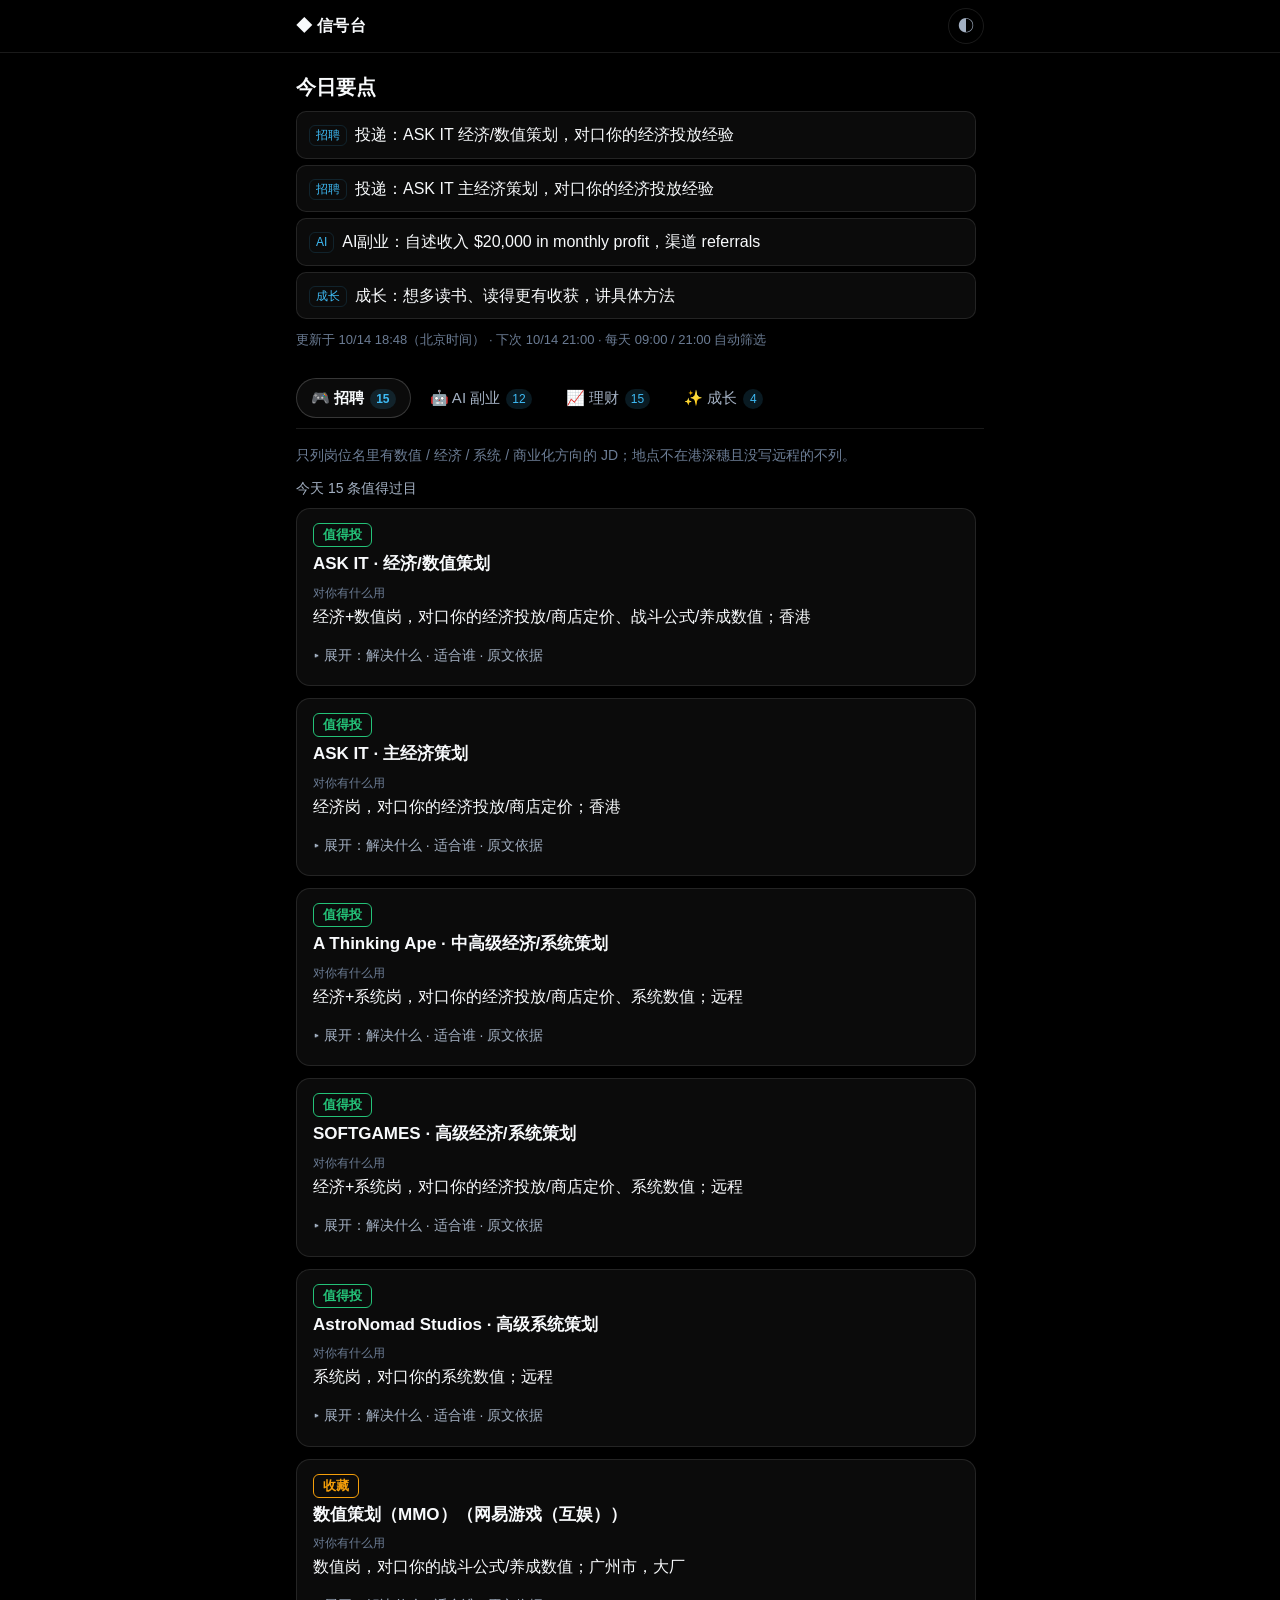
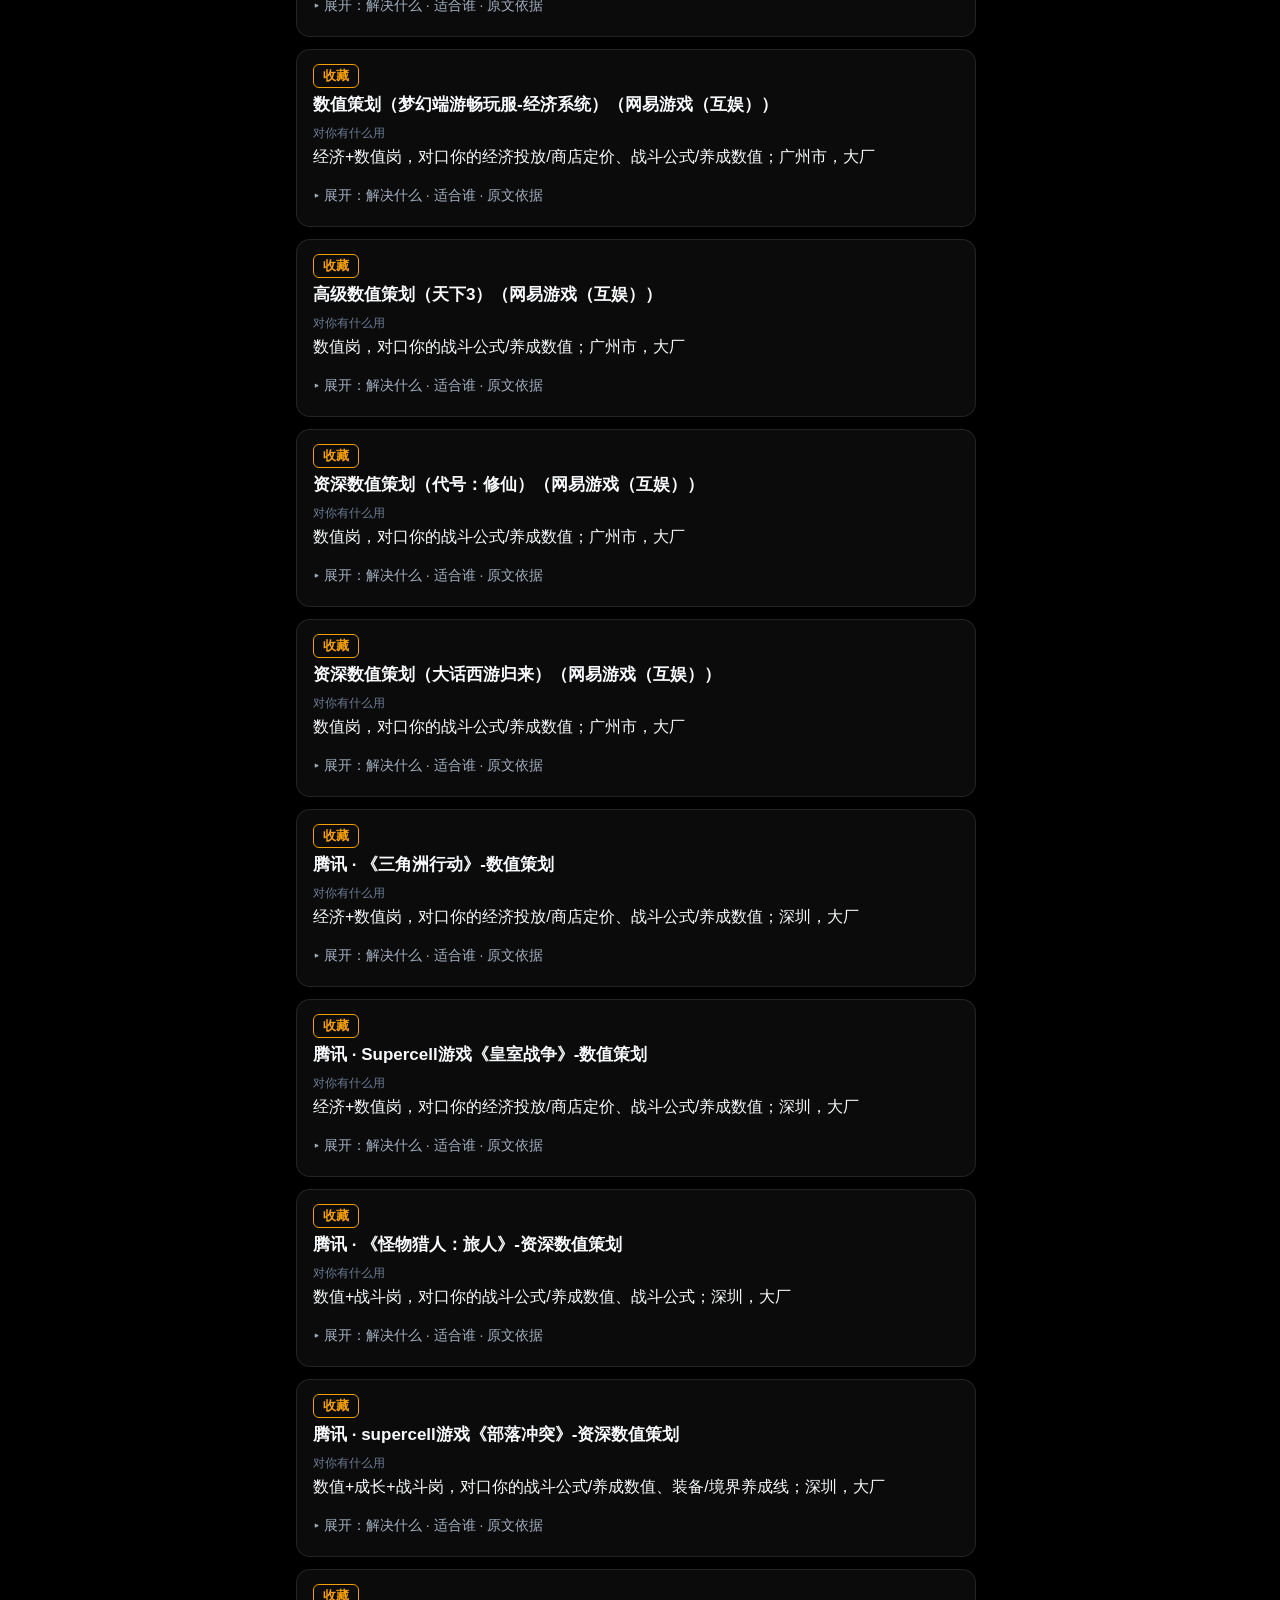
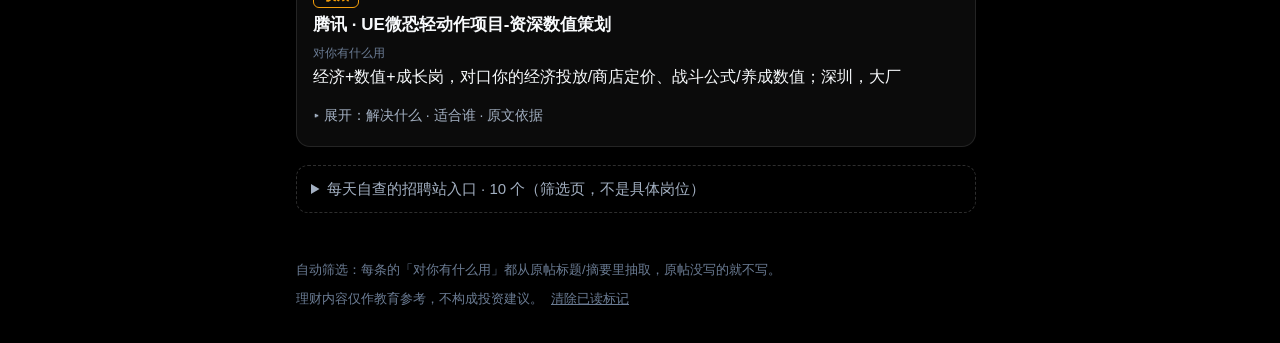
==== commit 74c9e891: "Deploy signal board build with 12 crypto cards Update static Pages site from local dist: relative ./" ====
--- a/index.html
+++ b/index.html
@@ -5,7 +5,7 @@
     <meta name="viewport" content="width=device-width, initial-scale=1.0, viewport-fit=cover" />
     <title>信号台 · 今天什么对你有用</title>
     <meta name="description" content="给米饭的每日筛选：招聘、AI 副业、理财、成长——只留对你有用的，并写明有什么用" />
-    <script type="module" crossorigin src="./assets/main-CfMaUklh.js"></script>
+    <script type="module" crossorigin src="./assets/main-CzgfGi5t.js"></script>
     <link rel="modulepreload" crossorigin href="./assets/style-ChhY3f4Z.js">
     <link rel="stylesheet" crossorigin href="./assets/style-6ZNl8xkO.css">
     <link rel="stylesheet" crossorigin href="./assets/main-DsJc2I1Q.css">
@@ -14,7 +14,7 @@
     <a class="skip-link" href="#panel">跳到内容</a>
     <header class="rb-top">
       <div class="rb-top-inner">
-        <a class="rb-brand" href="./index.html">◆ 信号台</a>
+        <a class="rb-brand" href="./">◆ 信号台</a>
         <button id="btn-theme" class="rb-icon-btn" type="button" title="切换深色/浅色" aria-label="切换主题">◐</button>
       </div>
     </header>
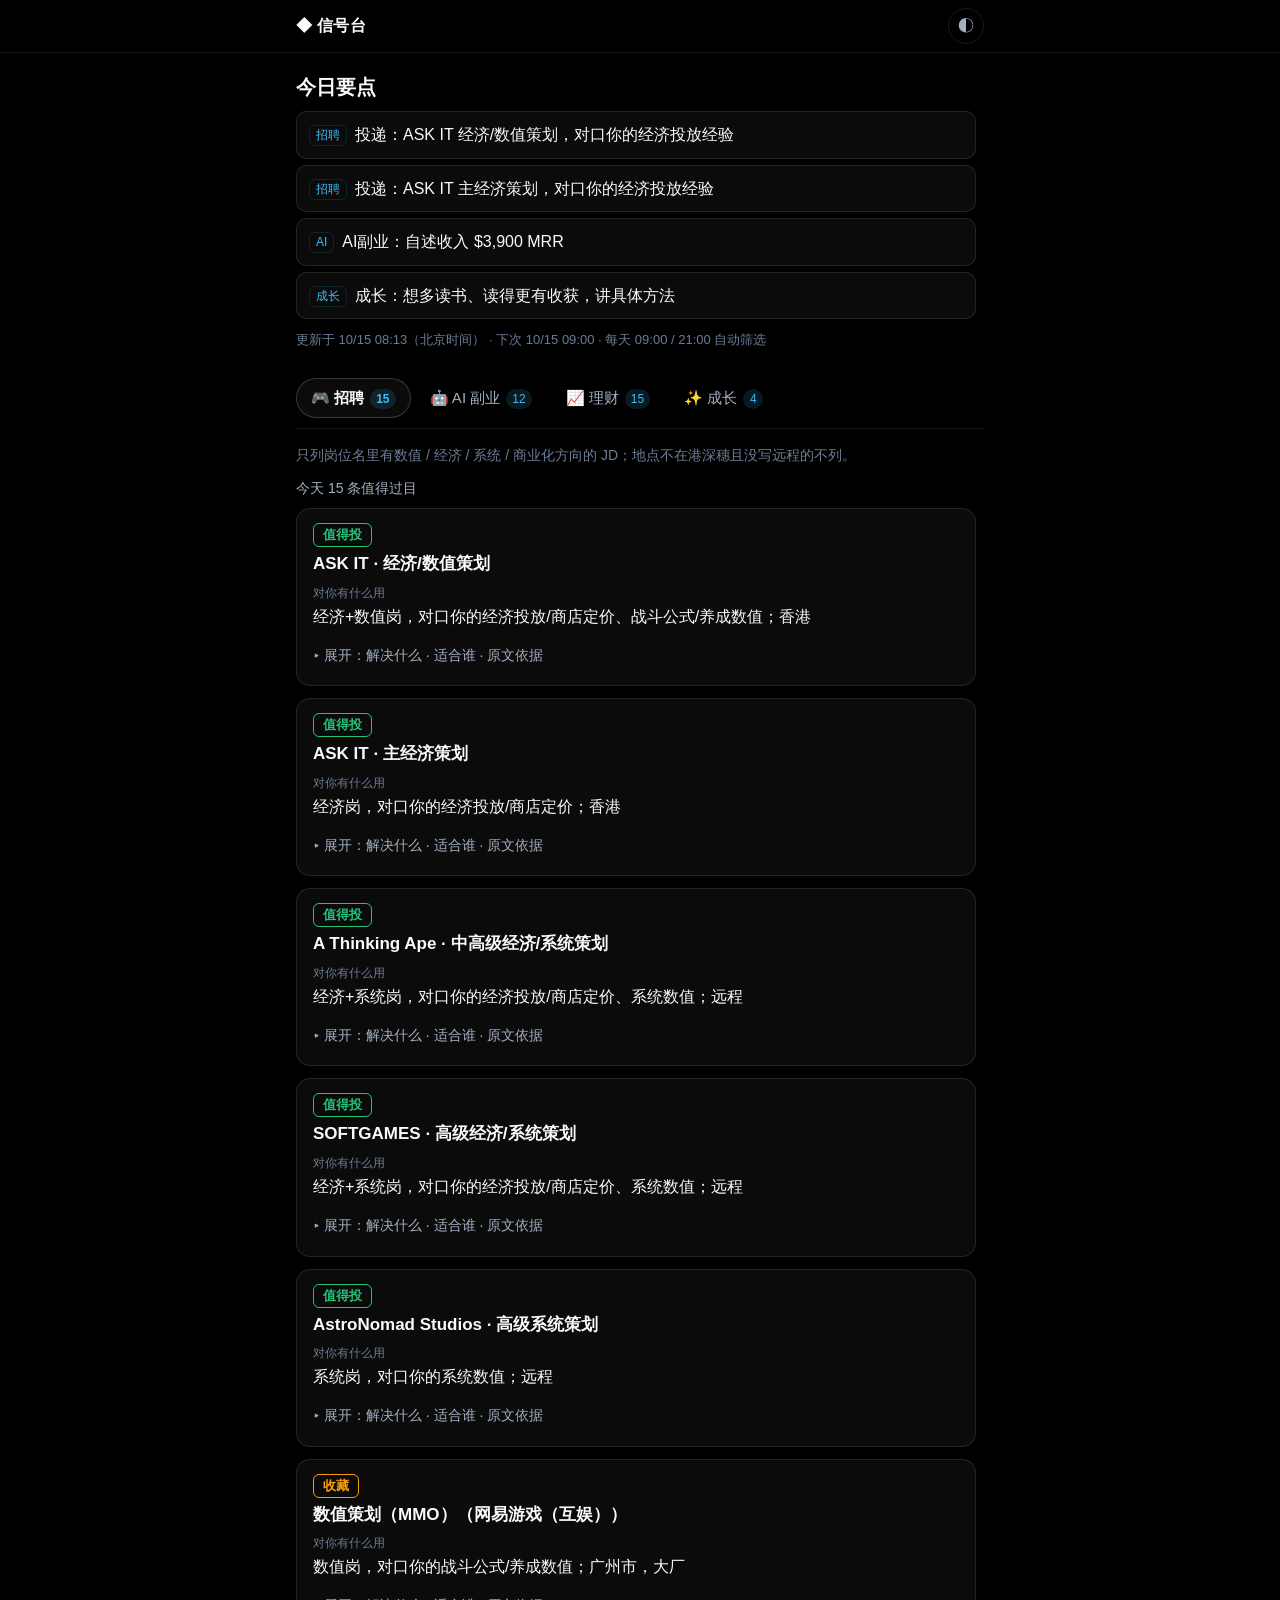
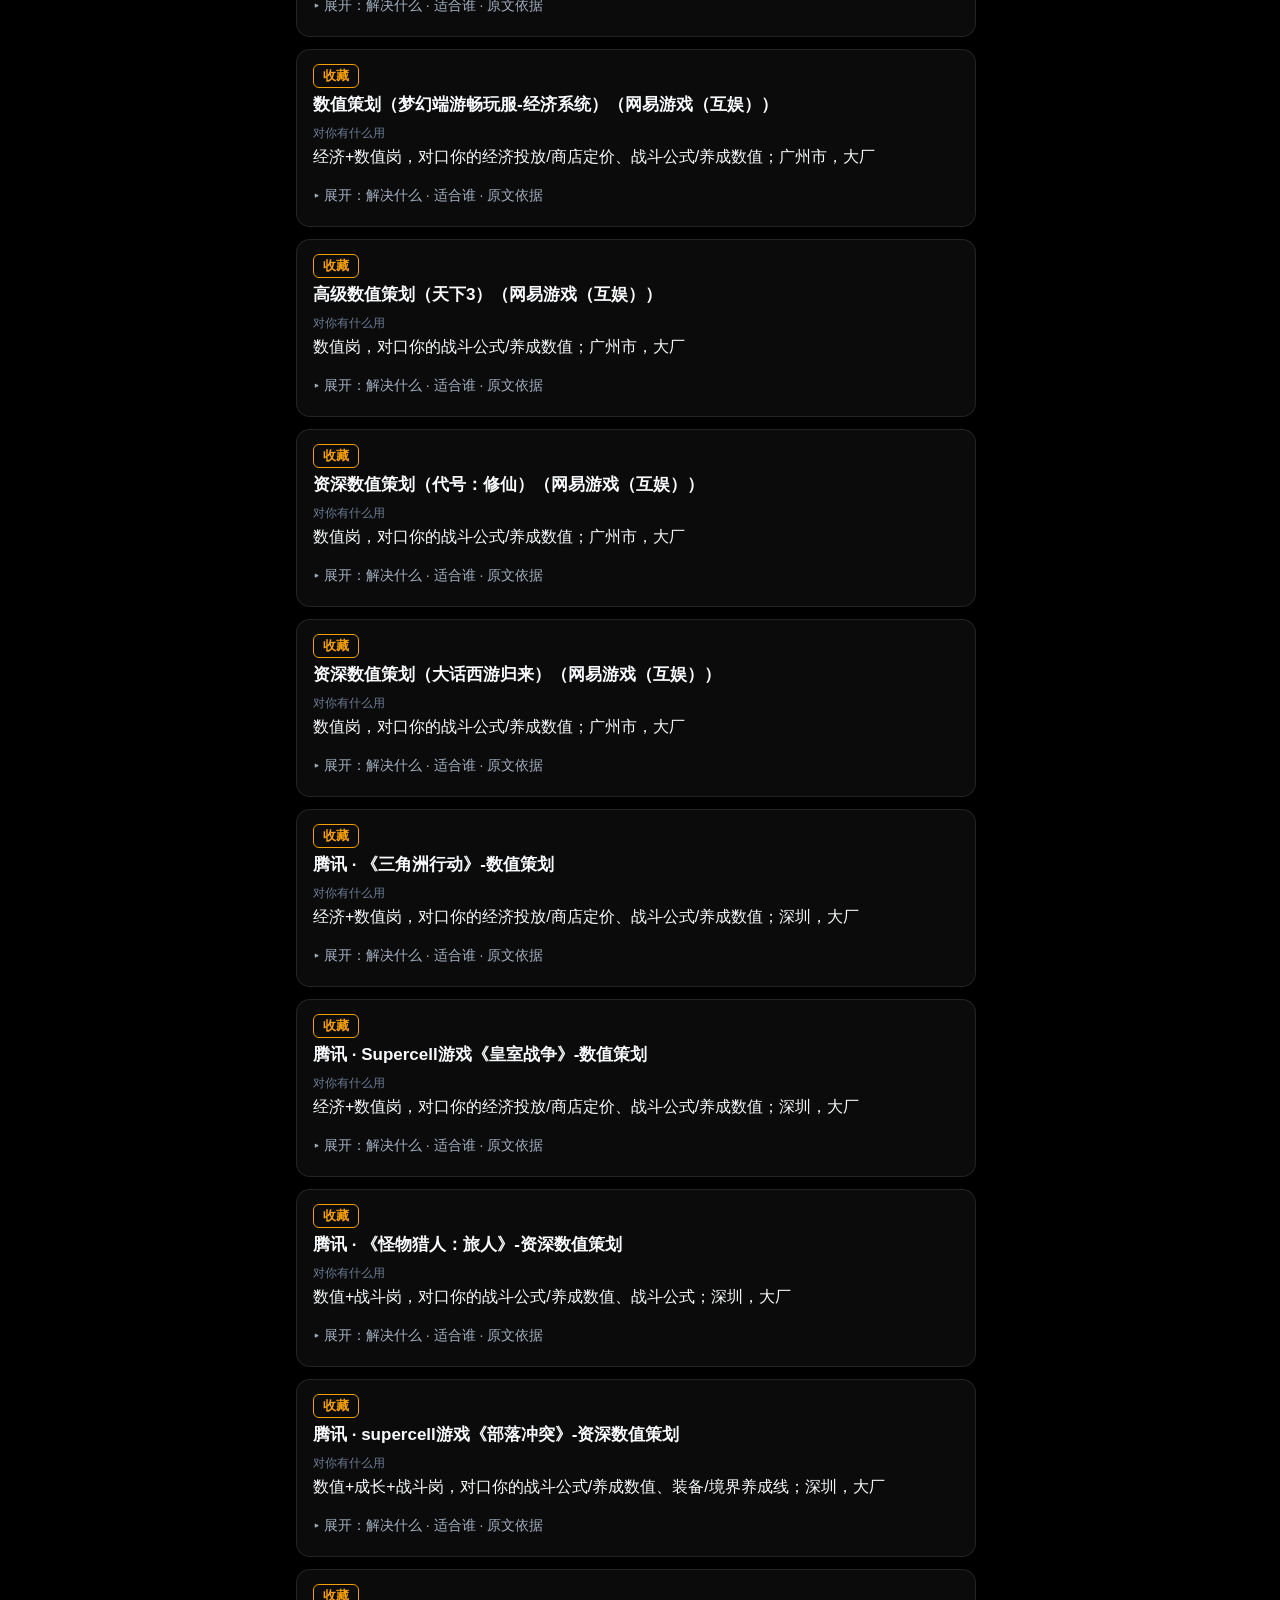
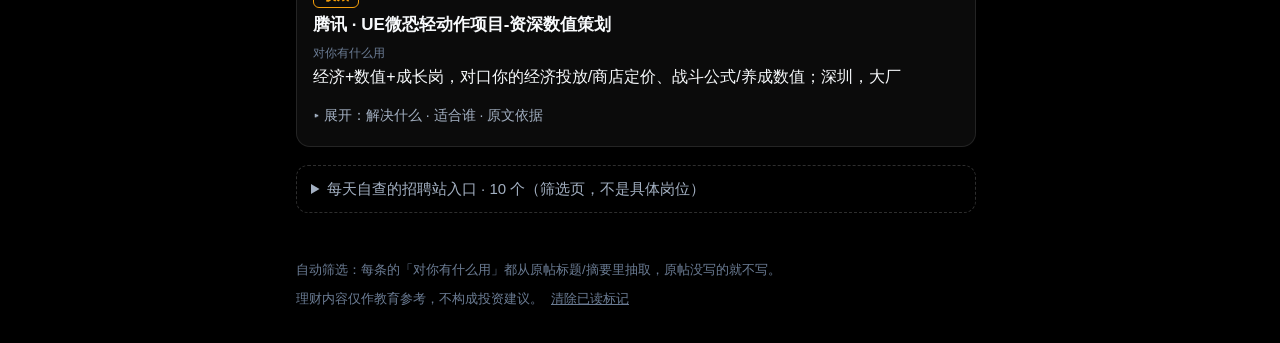
==== commit d7d58189: "Deploy 2026-10-15 signal board (12 crypto cards) Daily public push of static build from signal-board" ====
--- a/index.html
+++ b/index.html
@@ -14,7 +14,7 @@
     <a class="skip-link" href="#panel">跳到内容</a>
     <header class="rb-top">
       <div class="rb-top-inner">
-        <a class="rb-brand" href="./">◆ 信号台</a>
+        <a class="rb-brand" href="./index.html">◆ 信号台</a>
         <button id="btn-theme" class="rb-icon-btn" type="button" title="切换深色/浅色" aria-label="切换主题">◐</button>
       </div>
     </header>
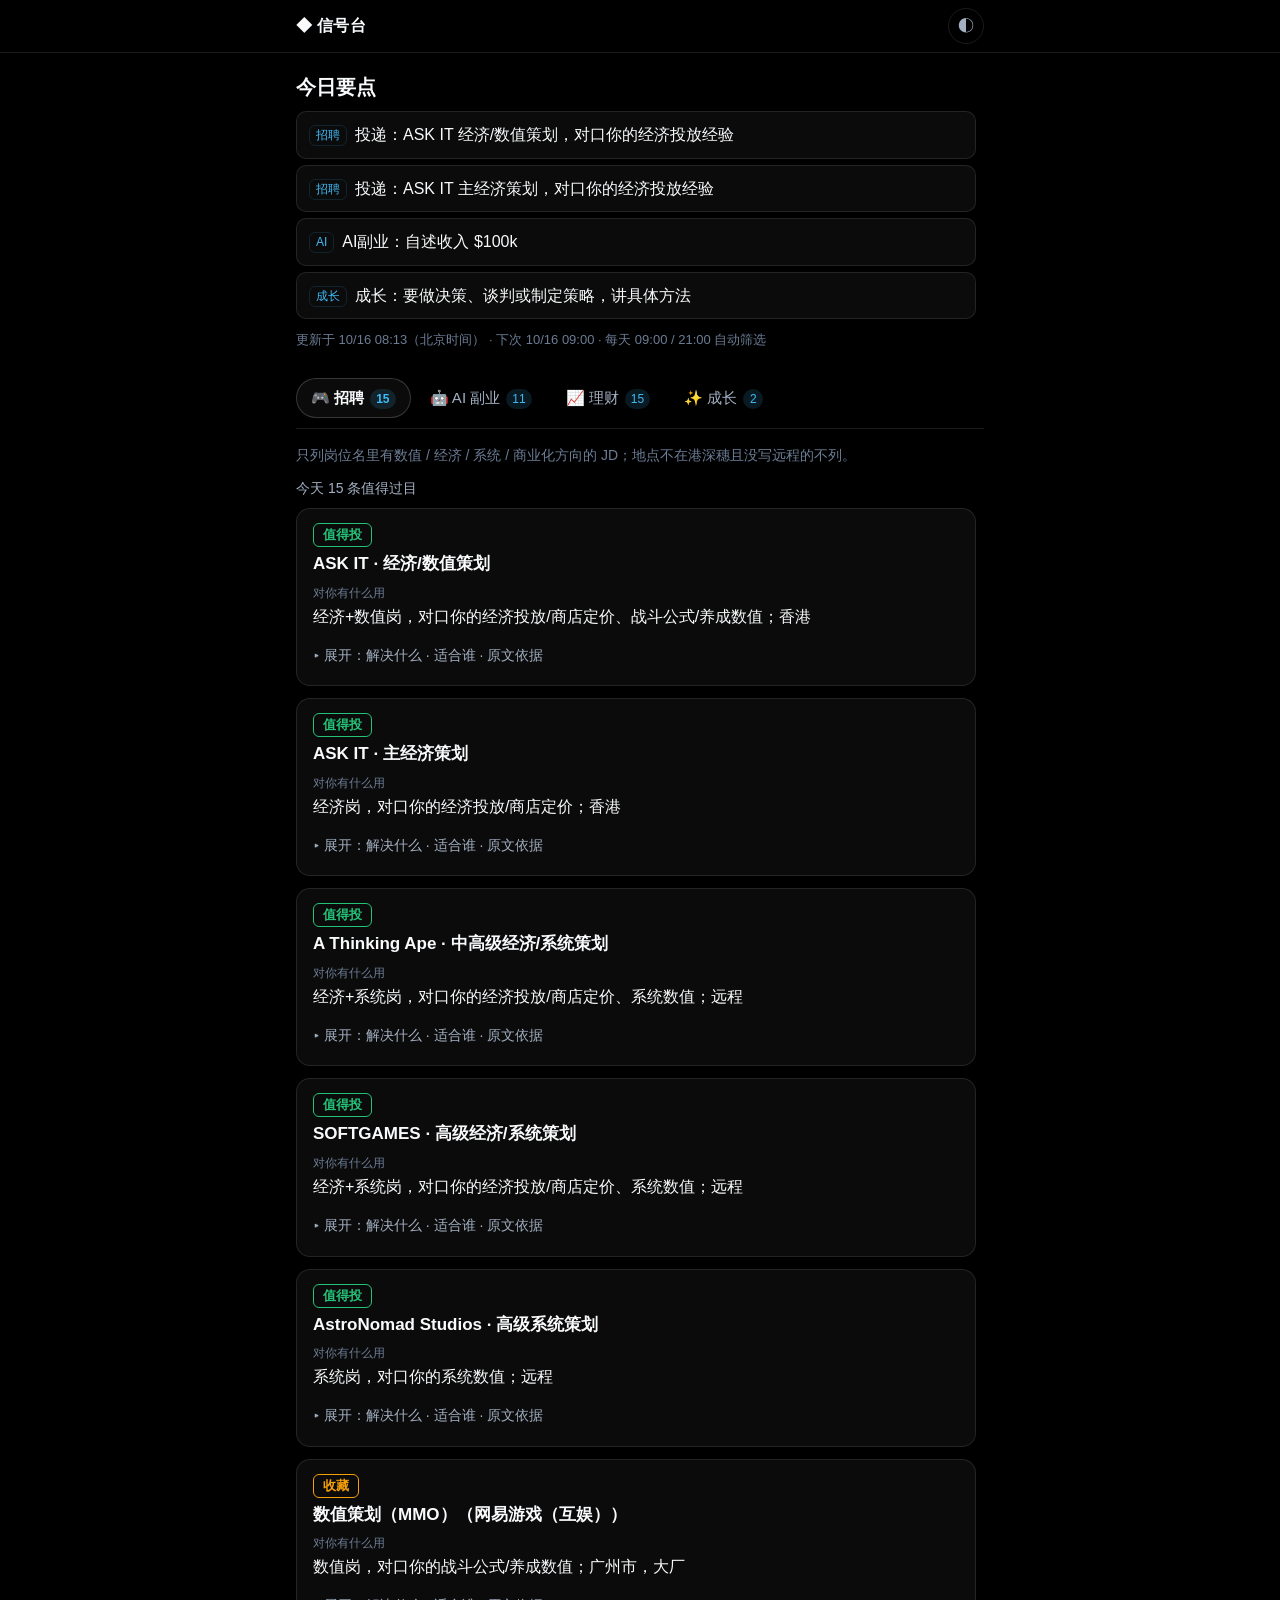
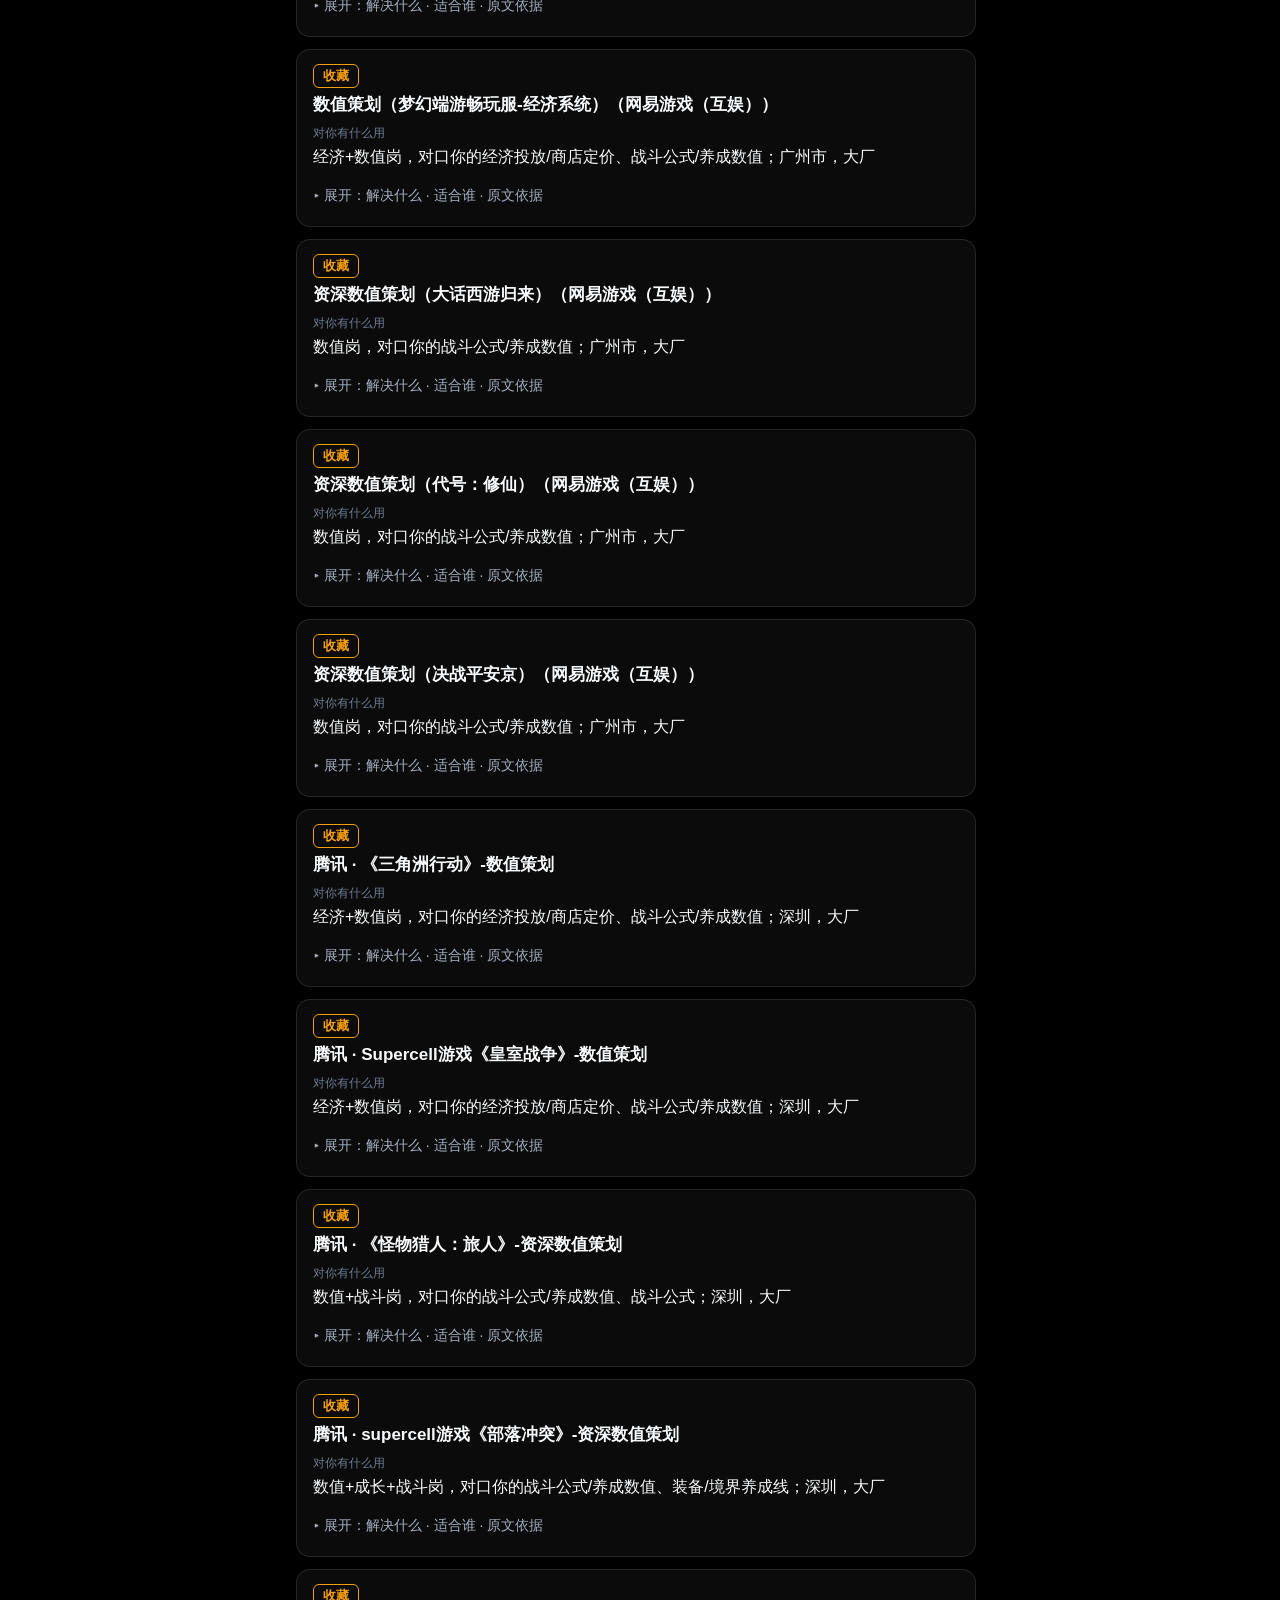
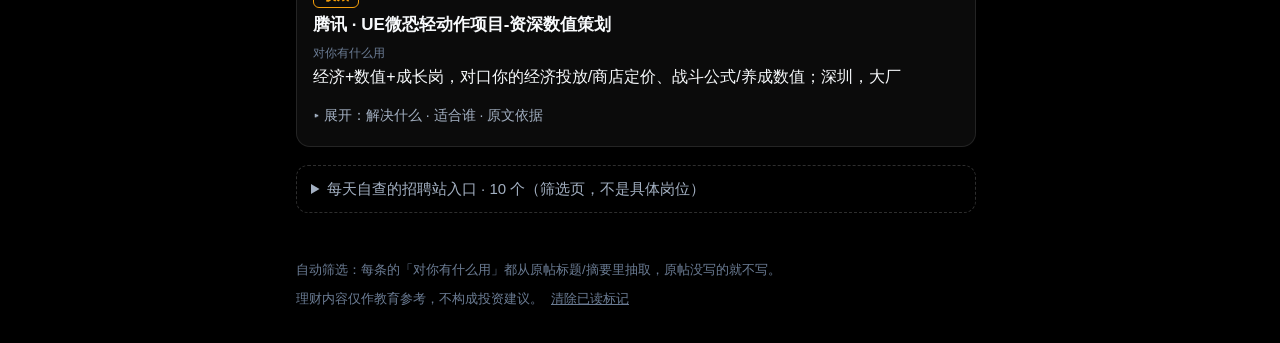
==== commit df6364c4: "Deploy 2026-10-16 signal board (13 crypto cards)" ====
--- a/index.html
+++ b/index.html
@@ -5,16 +5,16 @@
     <meta name="viewport" content="width=device-width, initial-scale=1.0, viewport-fit=cover" />
     <title>信号台 · 今天什么对你有用</title>
     <meta name="description" content="给米饭的每日筛选：招聘、AI 副业、理财、成长——只留对你有用的，并写明有什么用" />
-    <script type="module" crossorigin src="./assets/main-CzgfGi5t.js"></script>
-    <link rel="modulepreload" crossorigin href="./assets/style-ChhY3f4Z.js">
-    <link rel="stylesheet" crossorigin href="./assets/style-6ZNl8xkO.css">
-    <link rel="stylesheet" crossorigin href="./assets/main-DsJc2I1Q.css">
+    <script type="module" crossorigin src="/assets/main-CzgfGi5t.js"></script>
+    <link rel="modulepreload" crossorigin href="/assets/style-ChhY3f4Z.js">
+    <link rel="stylesheet" crossorigin href="/assets/style-6ZNl8xkO.css">
+    <link rel="stylesheet" crossorigin href="/assets/main-DsJc2I1Q.css">
   </head>
   <body class="rb">
     <a class="skip-link" href="#panel">跳到内容</a>
     <header class="rb-top">
       <div class="rb-top-inner">
-        <a class="rb-brand" href="./index.html">◆ 信号台</a>
+        <a class="rb-brand" href="/">◆ 信号台</a>
         <button id="btn-theme" class="rb-icon-btn" type="button" title="切换深色/浅色" aria-label="切换主题">◐</button>
       </div>
     </header>
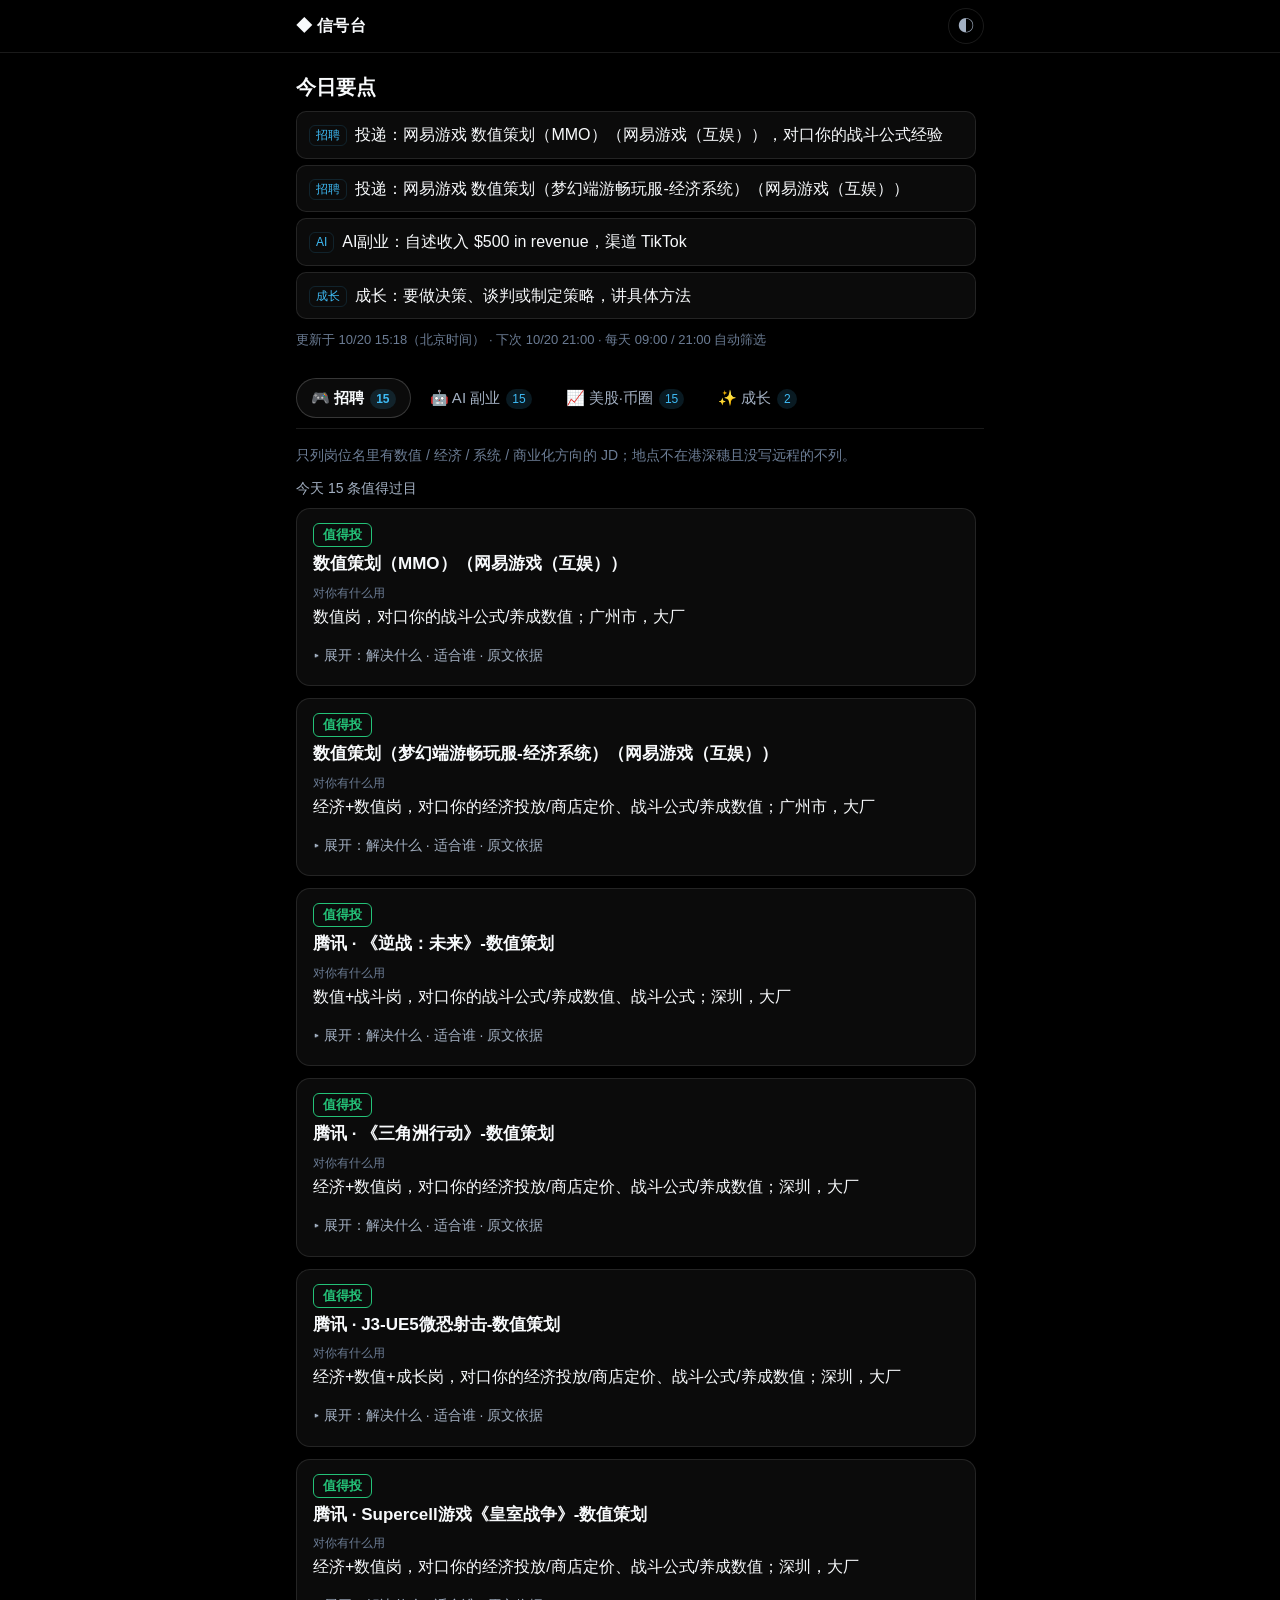
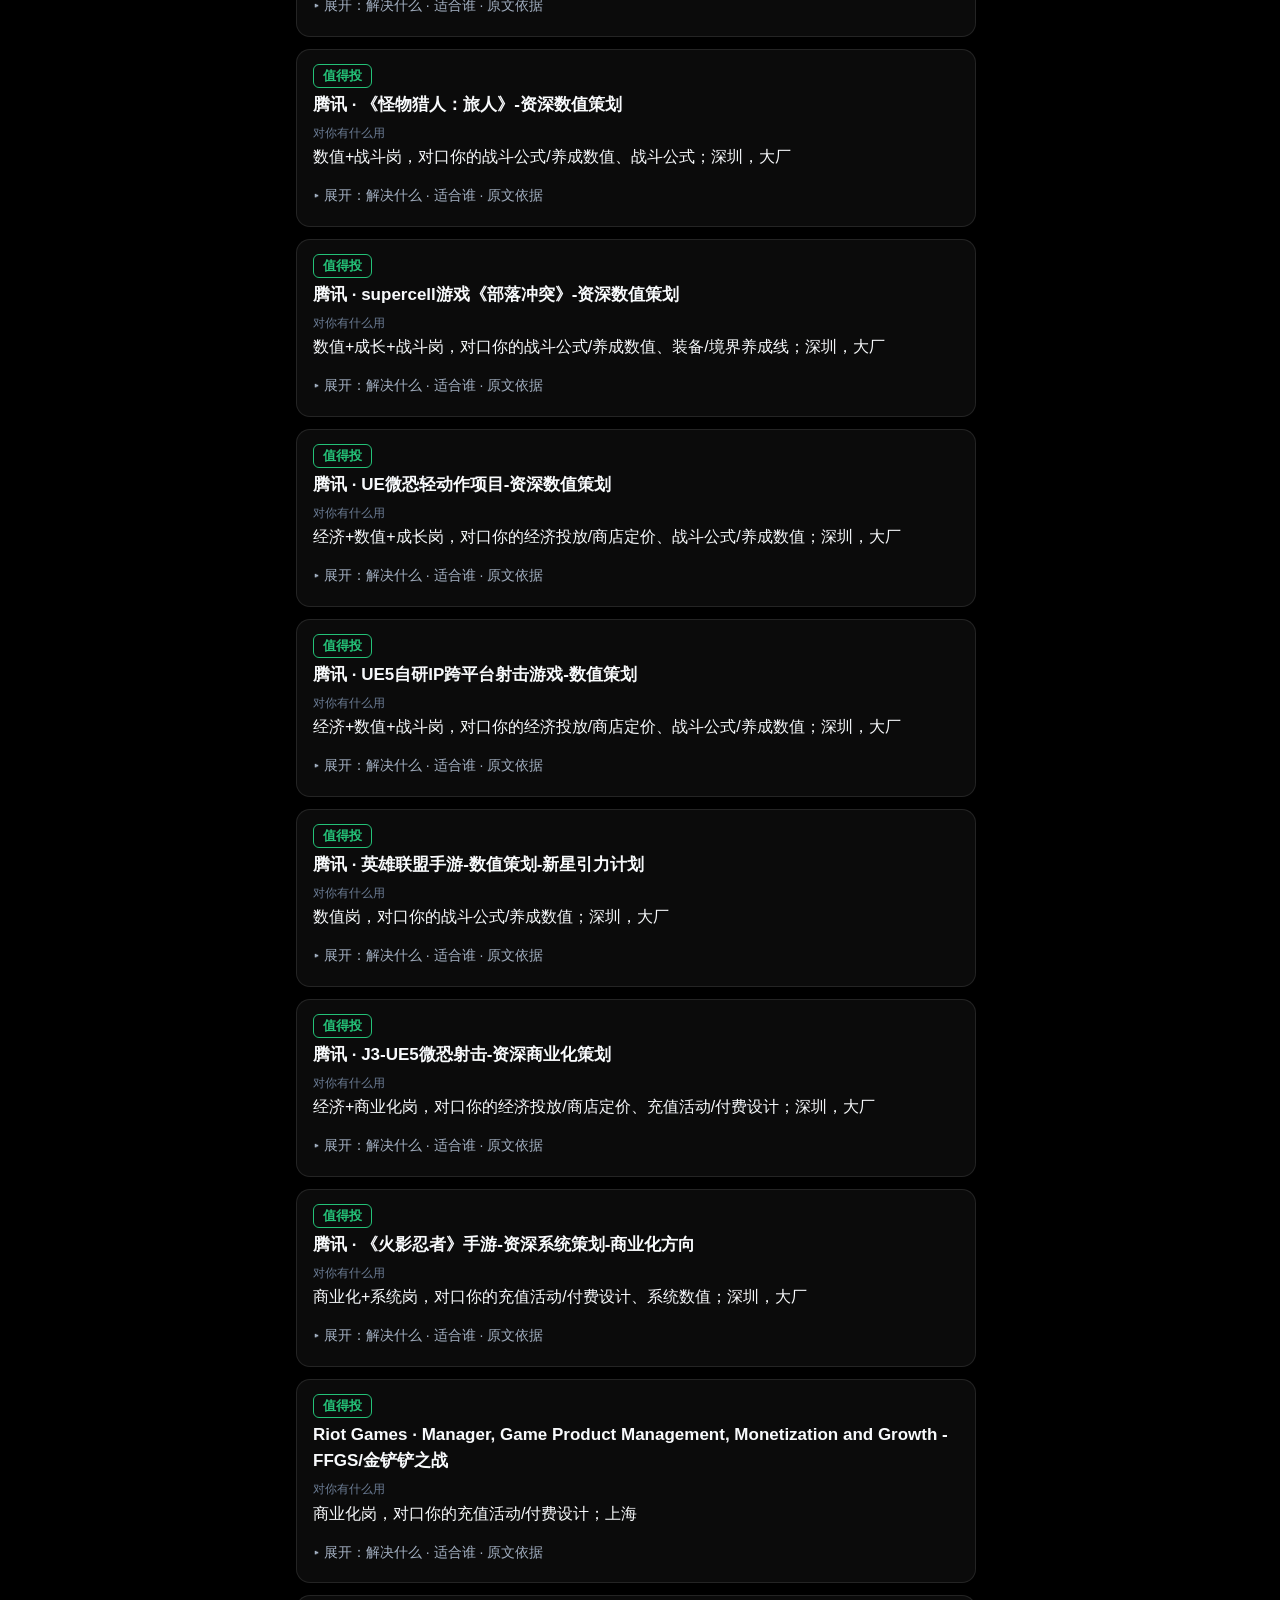
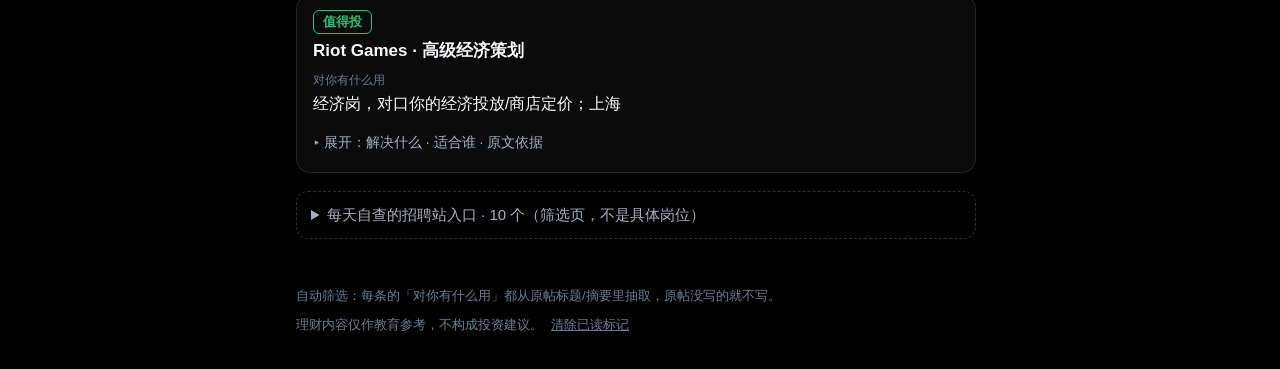
==== commit 06142867: "Deploy 2026-10-20 signal board (投资区 rework: 美股+币圈短线, 29 cards; KOL理财/Reddit/V2EX/逆回购等移除)" ====
--- a/index.html
+++ b/index.html
@@ -5,16 +5,16 @@
     <meta name="viewport" content="width=device-width, initial-scale=1.0, viewport-fit=cover" />
     <title>信号台 · 今天什么对你有用</title>
     <meta name="description" content="给米饭的每日筛选：招聘、AI 副业、理财、成长——只留对你有用的，并写明有什么用" />
-    <script type="module" crossorigin src="/assets/main-CzgfGi5t.js"></script>
-    <link rel="modulepreload" crossorigin href="/assets/style-ChhY3f4Z.js">
-    <link rel="stylesheet" crossorigin href="/assets/style-6ZNl8xkO.css">
-    <link rel="stylesheet" crossorigin href="/assets/main-DsJc2I1Q.css">
+    <script type="module" crossorigin src="./assets/main-CHXUodel.js"></script>
+    <link rel="modulepreload" crossorigin href="./assets/style-ChhY3f4Z.js">
+    <link rel="stylesheet" crossorigin href="./assets/style-6ZNl8xkO.css">
+    <link rel="stylesheet" crossorigin href="./assets/main-DsJc2I1Q.css">
   </head>
   <body class="rb">
     <a class="skip-link" href="#panel">跳到内容</a>
     <header class="rb-top">
       <div class="rb-top-inner">
-        <a class="rb-brand" href="/">◆ 信号台</a>
+        <a class="rb-brand" href="./index.html">◆ 信号台</a>
         <button id="btn-theme" class="rb-icon-btn" type="button" title="切换深色/浅色" aria-label="切换主题">◐</button>
       </div>
     </header>
